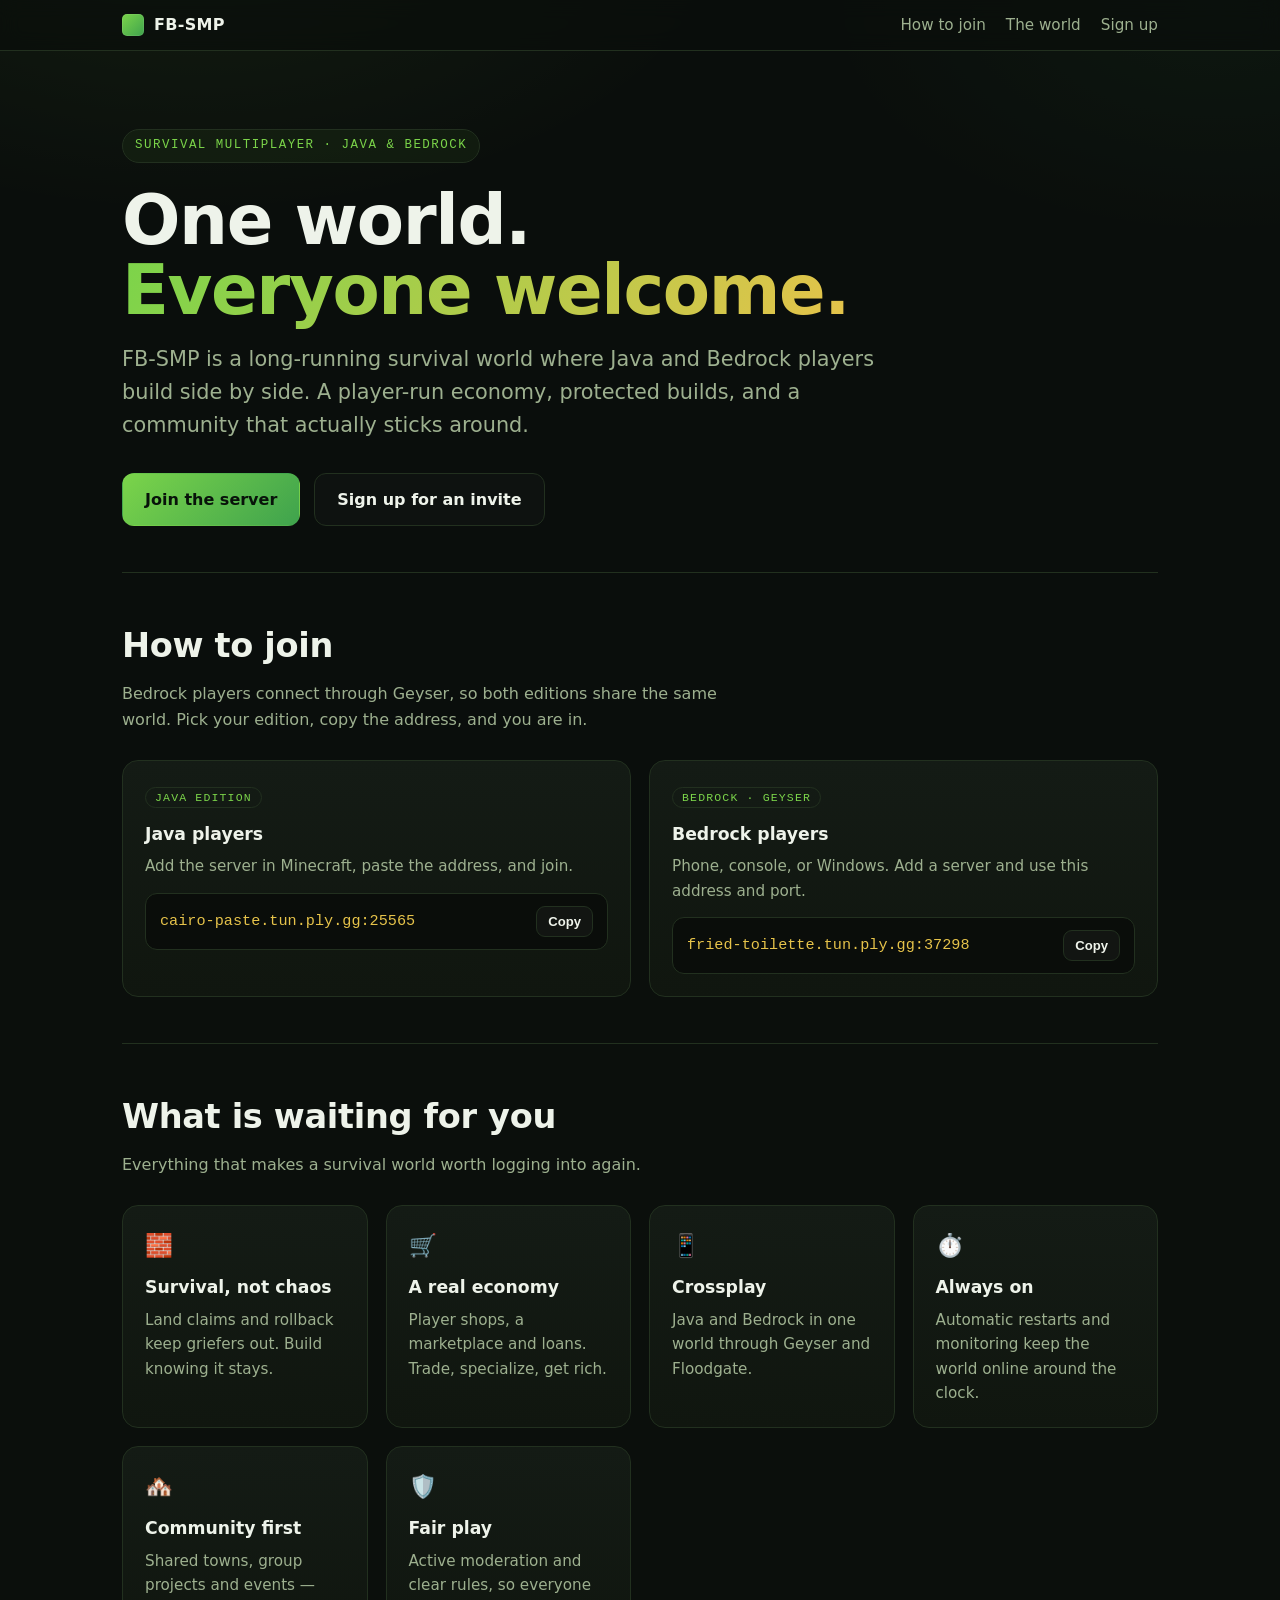
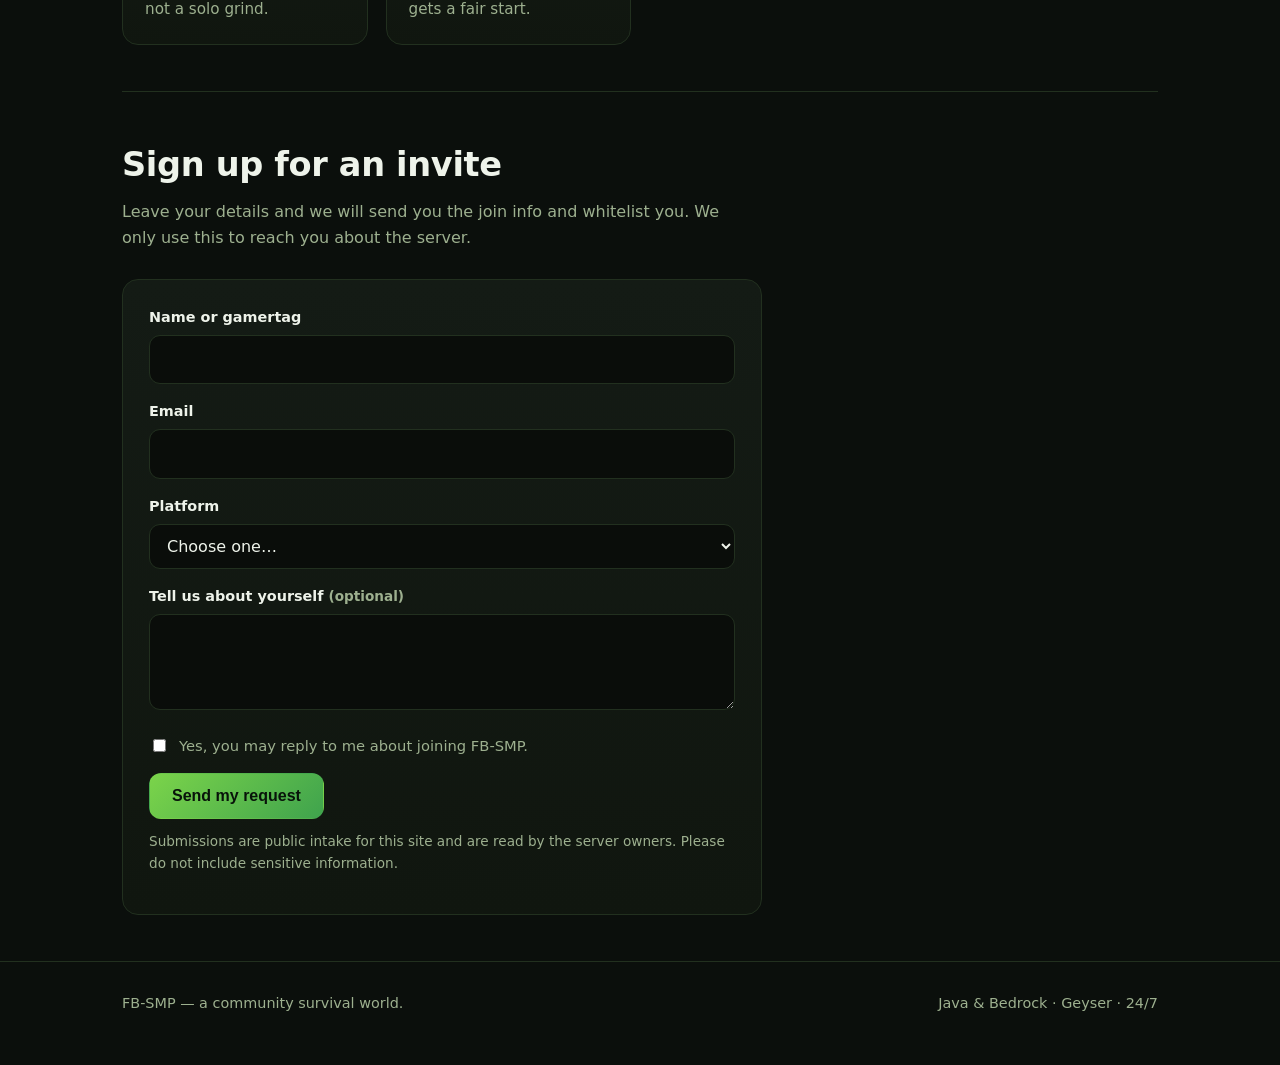
==== site/index.html @ f01e7368 "Add FB-SMP landing page (Birta project fb-smp) Static landing page published at https://fb-smp.birta" ====
<!DOCTYPE html>
<html lang="en">
<head>
<meta charset="utf-8">
<meta name="viewport" content="width=device-width, initial-scale=1">
<title>FB-SMP — a survival multiplayer world, Java &amp; Bedrock</title>
<meta name="description" content="FB-SMP is a survival multiplayer Minecraft world open to Java and Bedrock players. Join the community, trade in the player economy, build something that lasts.">
<style>
  :root{
    --bg:#0b0f0c;
    --bg-2:#10160f;
    --panel:#141b15;
    --line:#22301f;
    --ink:#eef3ea;
    --muted:#9db08f;
    --accent:#7bd44a;
    --accent-2:#3fa34d;
    --gold:#e6c34a;
    --radius:16px;
    --mono:ui-monospace,SFMono-Regular,Menlo,Consolas,"Liberation Mono",monospace;
    --sans:system-ui,-apple-system,"Segoe UI",Roboto,Helvetica,Arial,sans-serif;
  }
  *{box-sizing:border-box}
  html{scroll-behavior:smooth}
  body{
    margin:0;font-family:var(--sans);color:var(--ink);background:var(--bg);
    line-height:1.6;-webkit-font-smoothing:antialiased;
  }
  body::before{
    content:"";position:fixed;inset:0;pointer-events:none;z-index:0;opacity:.5;
    background:
      radial-gradient(900px 500px at 15% -10%, rgba(123,212,74,.16), transparent 60%),
      radial-gradient(700px 420px at 95% 0%, rgba(63,163,77,.12), transparent 55%),
      linear-gradient(180deg,#0b0f0c, #0b0f0c);
  }
  .wrap{position:relative;z-index:1;max-width:1080px;margin:0 auto;padding:0 22px}
  a{color:var(--accent);text-decoration:none}
  a:hover{text-decoration:underline}

  header.nav{position:sticky;top:0;z-index:20;backdrop-filter:blur(10px);
    background:rgba(11,15,12,.72);border-bottom:1px solid var(--line)}
  .nav-inner{display:flex;align-items:center;justify-content:space-between;
    max-width:1080px;margin:0 auto;padding:12px 22px}
  .brand{display:flex;align-items:center;gap:10px;font-weight:800;letter-spacing:.3px}
  .brand .cube{width:22px;height:22px;border-radius:5px;
    background:linear-gradient(135deg,var(--accent),var(--accent-2));
    box-shadow:0 0 0 1px rgba(255,255,255,.08) inset}
  .nav-links{display:flex;gap:20px;font-size:.95rem}
  .nav-links a{color:var(--muted)}
  .nav-links a:hover{color:var(--ink)}

  .hero{padding:78px 0 46px}
  .tag{display:inline-block;font-family:var(--mono);font-size:.78rem;letter-spacing:.12em;
    text-transform:uppercase;color:var(--accent);border:1px solid var(--line);
    background:rgba(123,212,74,.06);padding:6px 12px;border-radius:999px;margin-bottom:22px}
  h1{font-size:clamp(2.5rem,6vw,4.3rem);line-height:1.02;margin:0 0 18px;
    letter-spacing:-.02em;font-weight:900}
  h1 .grad{background:linear-gradient(120deg,var(--accent),var(--gold));
    -webkit-background-clip:text;background-clip:text;color:transparent}
  .lede{font-size:clamp(1.05rem,2.2vw,1.3rem);color:var(--muted);max-width:60ch;margin:0 0 30px}
  .cta{display:flex;flex-wrap:wrap;gap:14px}
  .btn{display:inline-flex;align-items:center;gap:9px;font-weight:700;font-size:1rem;
    padding:13px 22px;border-radius:12px;border:1px solid transparent;cursor:pointer}
  .btn.primary{background:linear-gradient(135deg,var(--accent),var(--accent-2));color:#08130a}
  .btn.primary:hover{filter:brightness(1.06);text-decoration:none}
  .btn.ghost{border-color:var(--line);color:var(--ink);background:rgba(255,255,255,.02)}
  .btn.ghost:hover{border-color:var(--accent);text-decoration:none}

  section{padding:46px 0;border-top:1px solid var(--line)}
  h2{font-size:clamp(1.5rem,3.4vw,2.1rem);margin:0 0 8px;letter-spacing:-.01em}
  .sub{color:var(--muted);margin:0 0 28px;max-width:62ch}

  .grid{display:grid;gap:18px}
  .cards{grid-template-columns:repeat(auto-fit,minmax(240px,1fr))}
  .card{background:linear-gradient(180deg,var(--panel),var(--bg-2));
    border:1px solid var(--line);border-radius:var(--radius);padding:22px}
  .card h3{margin:0 0 6px;font-size:1.08rem}
  .card p{margin:0;color:var(--muted);font-size:.95rem}
  .card .ico{font-size:1.4rem;margin-bottom:10px;display:block}

  .join-grid{grid-template-columns:repeat(auto-fit,minmax(300px,1fr))}
  .addr{display:flex;align-items:center;gap:10px;margin-top:14px;
    background:#0a0d0a;border:1px solid var(--line);border-radius:12px;padding:12px 14px}
  .addr code{font-family:var(--mono);font-size:.95rem;color:var(--gold);
    overflow:auto;white-space:nowrap;flex:1}
  .copy{border:1px solid var(--line);background:rgba(255,255,255,.03);color:var(--ink);
    border-radius:9px;padding:7px 11px;font-size:.82rem;cursor:pointer;font-weight:600}
  .copy:hover{border-color:var(--accent);color:var(--accent)}
  .pill{font-family:var(--mono);font-size:.72rem;text-transform:uppercase;letter-spacing:.1em;
    color:var(--accent);border:1px solid var(--line);border-radius:999px;padding:3px 9px}

  .form-card{background:linear-gradient(180deg,var(--panel),var(--bg-2));
    border:1px solid var(--line);border-radius:var(--radius);padding:26px;max-width:640px}
  .field{margin-bottom:16px}
  label{display:block;font-size:.9rem;font-weight:600;margin-bottom:6px}
  input,select,textarea{width:100%;font:inherit;color:var(--ink);background:#0a0d0a;
    border:1px solid var(--line);border-radius:11px;padding:11px 13px}
  input:focus,select:focus,textarea:focus{outline:none;border-color:var(--accent)}
  textarea{min-height:96px;resize:vertical}
  .check{display:flex;gap:10px;align-items:flex-start}
  .check input{width:auto;margin-top:5px}
  .check label{font-weight:500;color:var(--muted);font-size:.92rem;margin:0}
  .note{font-size:.85rem;color:var(--muted)}
  .status{margin-top:14px;font-size:.95rem;display:none;padding:12px 14px;border-radius:11px}
  .status.ok{display:block;color:#0a130a;background:var(--accent);font-weight:700}
  .status.err{display:block;color:#ffd9d9;background:#3a1414;border:1px solid #7a2b2b}

  footer{border-top:1px solid var(--line);padding:30px 0 50px;color:var(--muted);font-size:.9rem}
  footer .wrap{display:flex;flex-wrap:wrap;gap:10px;justify-content:space-between}
</style>
</head>
<body>

<header class="nav">
  <div class="nav-inner">
    <div class="brand"><span class="cube"></span> FB-SMP</div>
    <nav class="nav-links">
      <a href="#join">How to join</a>
      <a href="#features">The world</a>
      <a href="#signup">Sign up</a>
    </nav>
  </div>
</header>

<main class="wrap">

  <section class="hero" style="border-top:none">
    <span class="tag">Survival multiplayer · Java &amp; Bedrock</span>
    <h1>One world.<br><span class="grad">Everyone welcome.</span></h1>
    <p class="lede">FB-SMP is a long-running survival world where Java and Bedrock players
      build side by side. A player-run economy, protected builds, and a community that
      actually sticks around.</p>
    <div class="cta">
      <a class="btn primary" href="#join">Join the server</a>
      <a class="btn ghost" href="#signup">Sign up for an invite</a>
    </div>
  </section>

  <section id="join">
    <h2>How to join</h2>
    <p class="sub">Bedrock players connect through Geyser, so both editions share the same
      world. Pick your edition, copy the address, and you are in.</p>
    <div class="grid join-grid">
      <div class="card">
        <span class="pill">Java Edition</span>
        <h3 style="margin-top:12px">Java players</h3>
        <p>Add the server in Minecraft, paste the address, and join.</p>
        <div class="addr">
          <code id="java-addr">cairo-paste.tun.ply.gg:25565</code>
          <button class="copy" data-copy="java-addr">Copy</button>
        </div>
      </div>
      <div class="card">
        <span class="pill">Bedrock · Geyser</span>
        <h3 style="margin-top:12px">Bedrock players</h3>
        <p>Phone, console, or Windows. Add a server and use this address and port.</p>
        <div class="addr">
          <code id="bedrock-addr">fried-toilette.tun.ply.gg:37298</code>
          <button class="copy" data-copy="bedrock-addr">Copy</button>
        </div>
      </div>
    </div>
  </section>

  <section id="features">
    <h2>What is waiting for you</h2>
    <p class="sub">Everything that makes a survival world worth logging into again.</p>
    <div class="grid cards">
      <div class="card"><span class="ico">🧱</span><h3>Survival, not chaos</h3>
        <p>Land claims and rollback keep griefers out. Build knowing it stays.</p></div>
      <div class="card"><span class="ico">🛒</span><h3>A real economy</h3>
        <p>Player shops, a marketplace and loans. Trade, specialize, get rich.</p></div>
      <div class="card"><span class="ico">📱</span><h3>Crossplay</h3>
        <p>Java and Bedrock in one world through Geyser and Floodgate.</p></div>
      <div class="card"><span class="ico">⏱️</span><h3>Always on</h3>
        <p>Automatic restarts and monitoring keep the world online around the clock.</p></div>
      <div class="card"><span class="ico">🏘️</span><h3>Community first</h3>
        <p>Shared towns, group projects and events — not a solo grind.</p></div>
      <div class="card"><span class="ico">🛡️</span><h3>Fair play</h3>
        <p>Active moderation and clear rules, so everyone gets a fair start.</p></div>
    </div>
  </section>

  <section id="signup">
    <h2>Sign up for an invite</h2>
    <p class="sub">Leave your details and we will send you the join info and whitelist you.
      We only use this to reach you about the server.</p>

    <div class="form-card">
      <form id="join-form" novalidate>
        <div class="field">
          <label for="f-name">Name or gamertag</label>
          <input id="f-name" name="name" type="text" maxlength="500" required autocomplete="nickname">
        </div>
        <div class="field">
          <label for="f-email">Email</label>
          <input id="f-email" name="email" type="email" maxlength="254" required autocomplete="email">
        </div>
        <div class="field">
          <label for="f-platform">Platform</label>
          <select id="f-platform" name="platform" required>
            <option value="">Choose one…</option>
            <option value="java">Java</option>
            <option value="bedrock">Bedrock</option>
            <option value="both">Both</option>
          </select>
        </div>
        <div class="field">
          <label for="f-message">Tell us about yourself <span class="note">(optional)</span></label>
          <textarea id="f-message" name="message" maxlength="5000"></textarea>
        </div>
        <div class="field check">
          <input id="f-consent" name="consent" type="checkbox" required>
          <label for="f-consent">Yes, you may reply to me about joining FB-SMP.</label>
        </div>
        <button class="btn primary" type="submit" id="submit-btn">Send my request</button>
        <div class="status" id="status" role="status" aria-live="polite"></div>
        <p class="note" style="margin-top:12px">Submissions are public intake for this site
          and are read by the server owners. Please do not include sensitive information.</p>
      </form>
    </div>
  </section>

</main>

<footer>
  <div class="wrap">
    <span>FB-SMP — a community survival world.</span>
    <span>Java &amp; Bedrock · Geyser · 24/7</span>
  </div>
</footer>

<script>
  // Copy-to-clipboard for the join addresses.
  document.querySelectorAll('.copy').forEach(function (btn) {
    btn.addEventListener('click', function () {
      var el = document.getElementById(btn.dataset.copy);
      var text = el.textContent.trim();
      navigator.clipboard.writeText(text).then(function () {
        var old = btn.textContent;
        btn.textContent = 'Copied';
        setTimeout(function () { btn.textContent = old; }, 1400);
      });
    });
  });

  // Lead form: send JSON to the site's own host (relative URL), branch on "code".
  var ERROR_TEXT = {
    missing_field: 'Please fill in every required field.',
    invalid_value: 'One of the values was not valid. Please check and try again.',
    not_an_option: 'Please choose one of the offered platforms.',
    value_too_long: 'One of your answers is too long.',
    consent_not_given: 'Please tick the consent box so we may reply.',
    unknown_field: 'Something went wrong with the form. Please refresh and retry.',
    invalid_body: 'Something went wrong with the form. Please refresh and retry.',
    too_many_submissions: 'Too many attempts. Please wait a few minutes and try again.',
    project_busy: 'The server is busy right now. Please try again a little later.',
    preview_not_accepted: 'This preview cannot take submissions — use the live site.',
    no_such_form: 'The form is not available right now. Please try again later.'
  };

  var form = document.getElementById('join-form');
  var status = document.getElementById('status');
  var submitBtn = document.getElementById('submit-btn');

  function show(cls, msg) {
    status.className = 'status ' + cls;
    status.textContent = msg;
  }

  form.addEventListener('submit', function (e) {
    e.preventDefault();
    var name = document.getElementById('f-name').value.trim();
    var email = document.getElementById('f-email').value.trim();
    var platform = document.getElementById('f-platform').value;
    var message = document.getElementById('f-message').value.trim();
    var consent = document.getElementById('f-consent').checked;

    if (!name || !email || !platform || !consent) {
      show('err', ERROR_TEXT.missing_field);
      return;
    }

    var payload = { name: name, email: email, platform: platform, consent: consent };
    if (message) payload.message = message;

    submitBtn.disabled = true;
    submitBtn.textContent = 'Sending…';
    status.className = 'status';

    fetch('/_forms/join', {
      method: 'POST',
      headers: { 'Content-Type': 'application/json' },
      body: JSON.stringify(payload)
    })
      .then(function (res) {
        return res.json().catch(function () { return {}; }).then(function (data) {
          return { ok: res.ok, status: res.status, data: data };
        });
      })
      .then(function (r) {
        if (r.ok && (r.status === 201 || r.data.status === 'accepted')) {
          form.reset();
          show('ok', 'Thanks — your request is in. We will be in touch about joining.');
        } else {
          var code = r.data && r.data.code;
          show('err', ERROR_TEXT[code] || 'We could not send that. Please try again in a moment.');
        }
      })
      .catch(function () {
        show('err', 'Network problem — please check your connection and try again.');
      })
      .then(function () {
        submitBtn.disabled = false;
        submitBtn.textContent = 'Send my request';
      });
  });
</script>
</body>
</html>
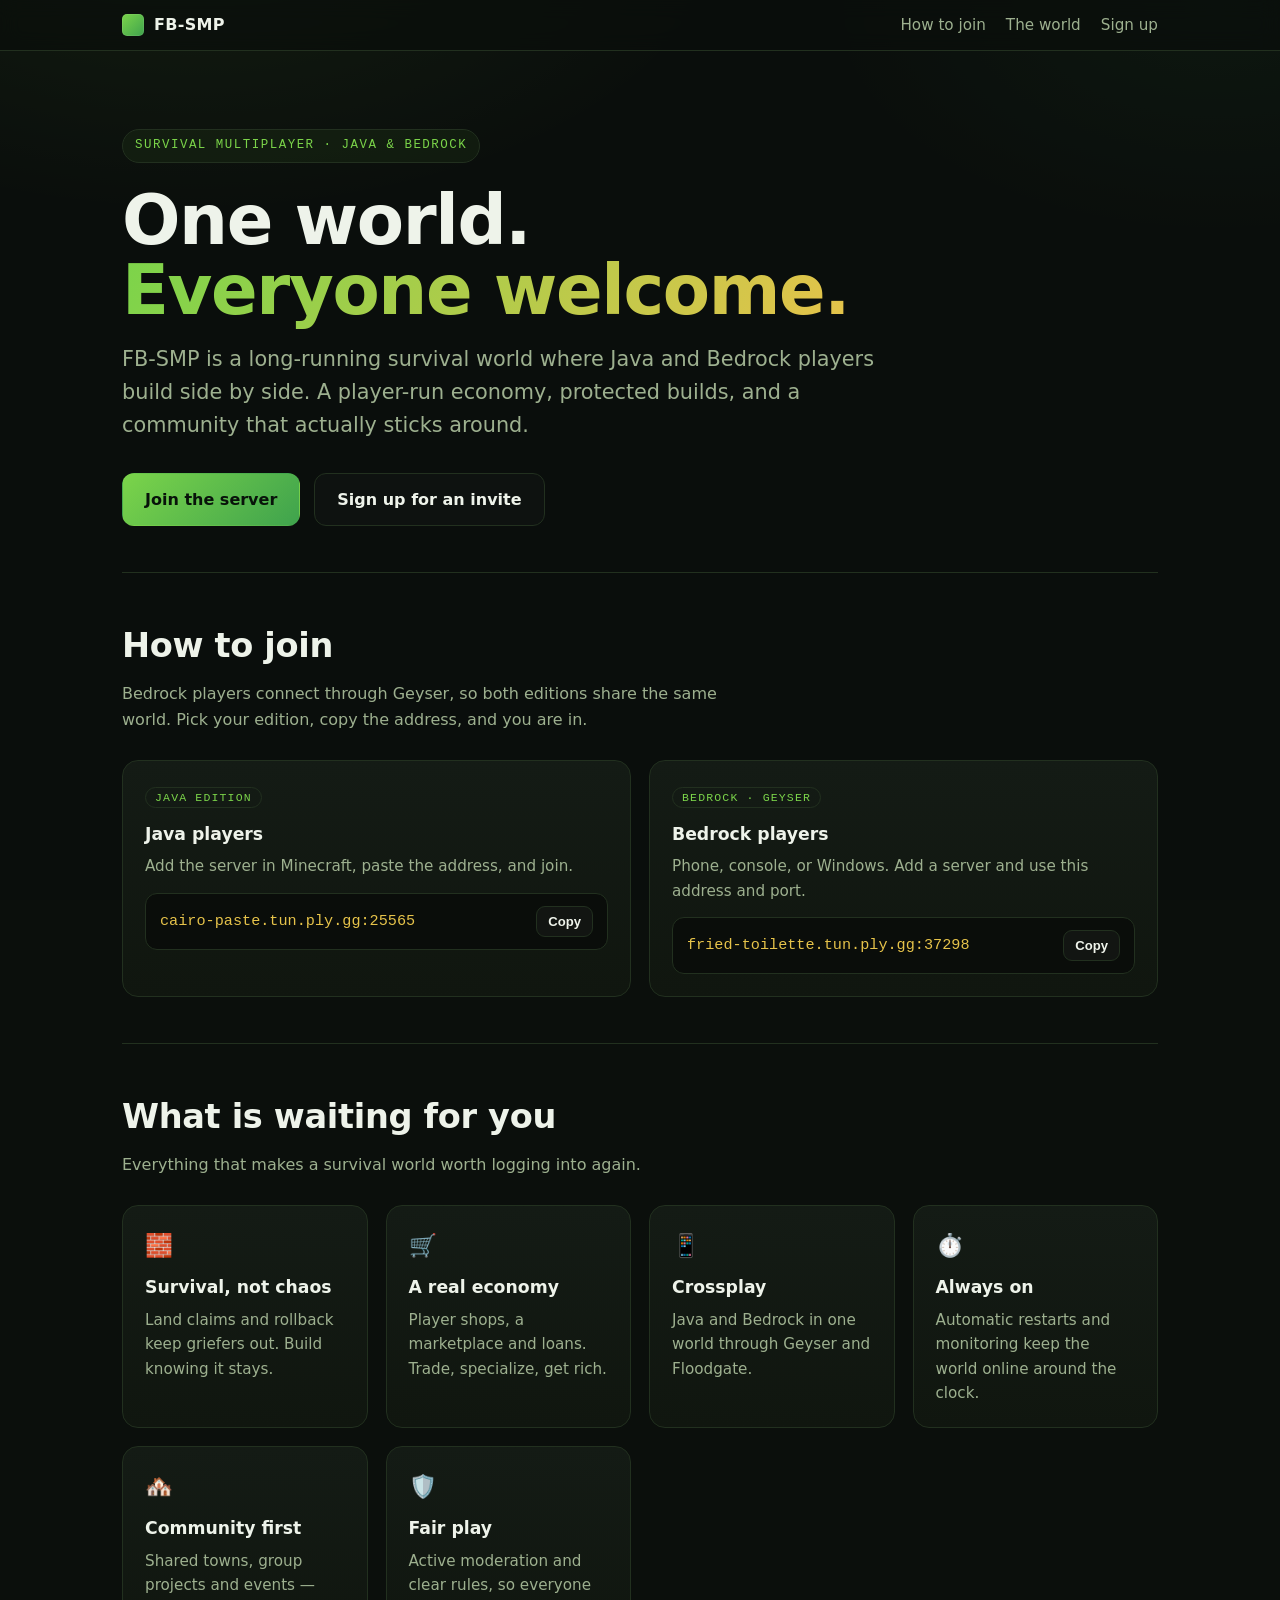
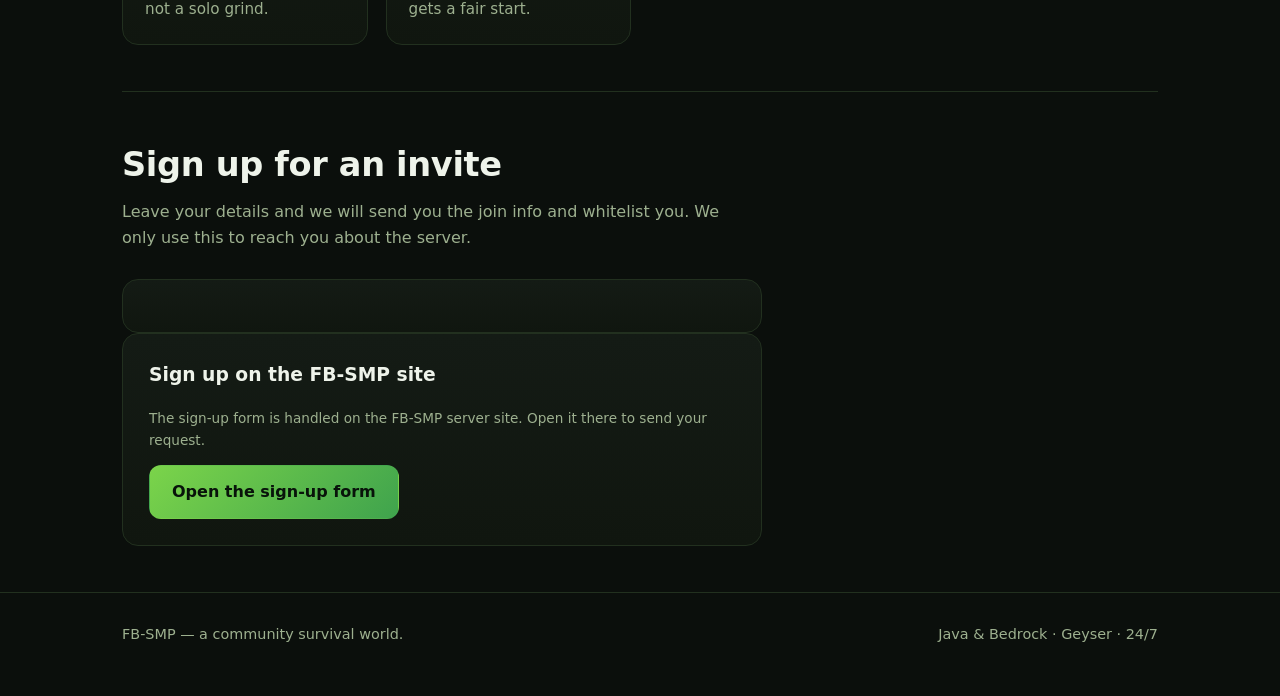
==== commit 90c3b506: "Host the FB-SMP page free on GitHub Pages (fb-smp.net) - deploy only the site/ folder via Actions Pa" ====
--- a/site/index.html
+++ b/site/index.html
@@ -219,6 +219,12 @@
           and are read by the server owners. Please do not include sensitive information.</p>
       </form>
     </div>
+
+    <div class="form-card" id="signup-fallback" hidden>
+      <h3 style="margin-top:0">Sign up on the FB-SMP site</h3>
+      <p class="note">The sign-up form is handled on the FB-SMP server site. Open it there to send your request.</p>
+      <a class="btn primary" href="https://fb-smp.birta.link/#signup">Open the sign-up form</a>
+    </div>
   </section>
 
 </main>
@@ -262,6 +268,15 @@
   var form = document.getElementById('join-form');
   var status = document.getElementById('status');
   var submitBtn = document.getElementById('submit-btn');
+
+  // Birta's form intake has no CORS headers, so submissions only work on the
+  // site's own host. Off that host, show a link to the form instead.
+  var FORM_HOSTS = ['fb-smp.birta.link', 'fb-smp.net', 'www.fb-smp.net'];
+  var onFormHost = FORM_HOSTS.indexOf(location.hostname) !== -1;
+  if (!onFormHost) {
+    document.getElementById('join-form').hidden = true;
+    document.getElementById('signup-fallback').hidden = false;
+  }
 
   function show(cls, msg) {
     status.className = 'status ' + cls;
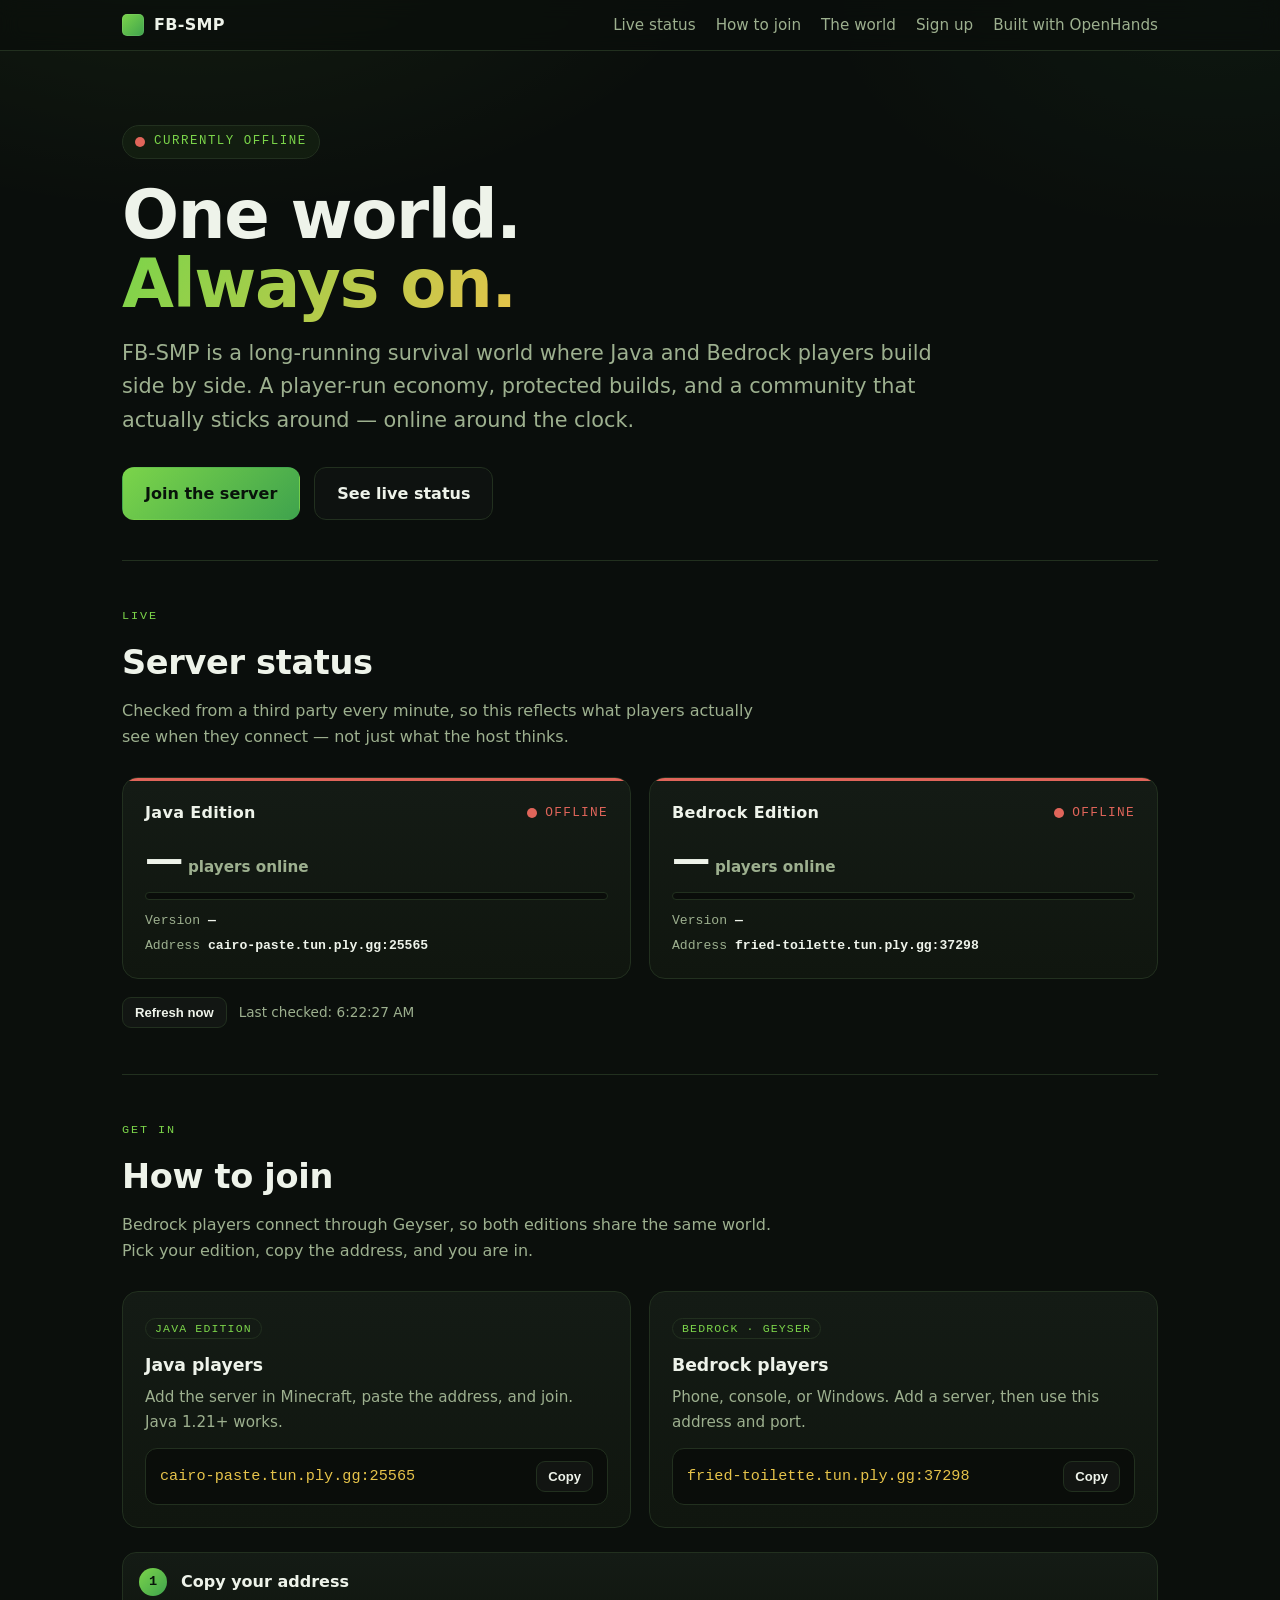
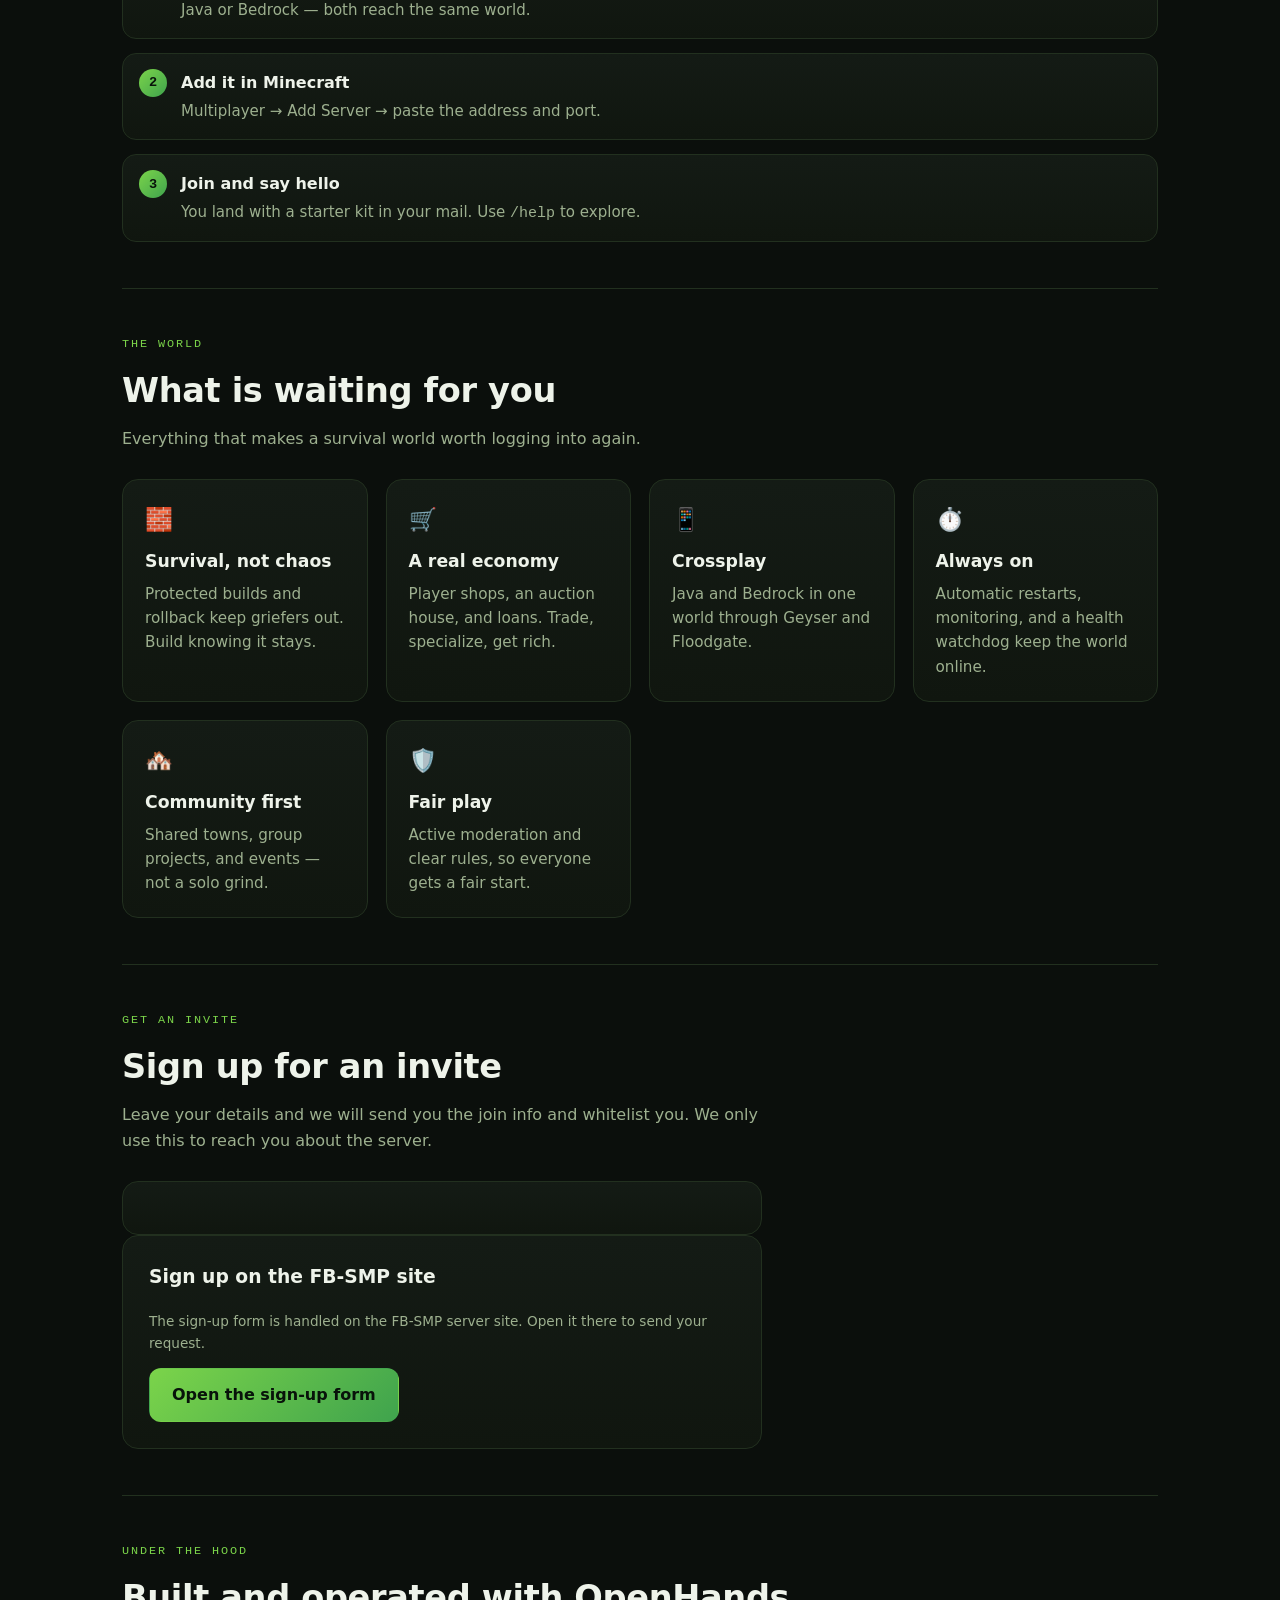
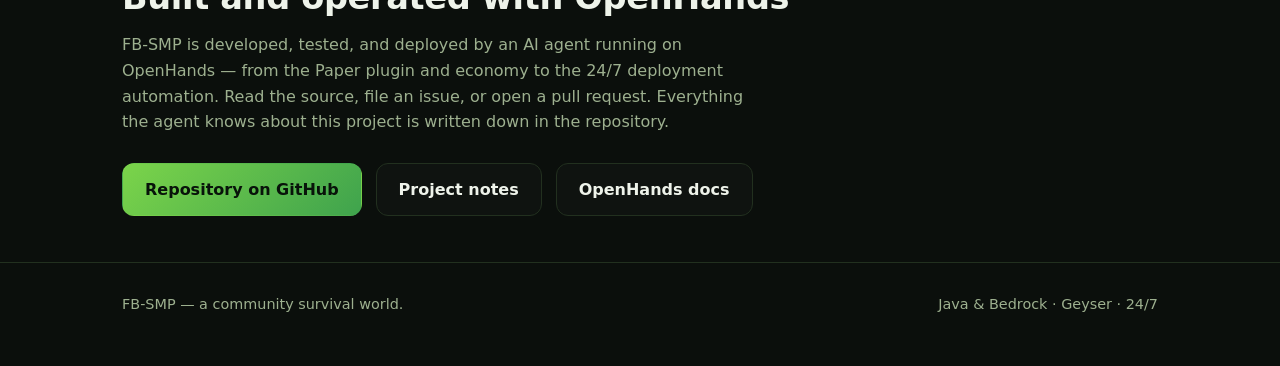
==== commit 59ba9db5: "Add live-status public site and an always-on runbook Make the public page show real details for view" ====
--- a/site/index.html
+++ b/site/index.html
@@ -3,8 +3,13 @@
 <head>
 <meta charset="utf-8">
 <meta name="viewport" content="width=device-width, initial-scale=1">
-<title>FB-SMP — a survival multiplayer world, Java &amp; Bedrock</title>
-<meta name="description" content="FB-SMP is a survival multiplayer Minecraft world open to Java and Bedrock players. Join the community, trade in the player economy, build something that lasts.">
+<title>FB-SMP — survival multiplayer, Java &amp; Bedrock, always on</title>
+<meta name="description" content="FB-SMP is a 24/7 survival multiplayer Minecraft world for Java and Bedrock players. Live status, join addresses, and how to get in.">
+<meta name="theme-color" content="#0b0f0c">
+<meta property="og:title" content="FB-SMP — a survival world that stays online">
+<meta property="og:description" content="Live status, join addresses, and how to get into the FB-SMP survival server.">
+<meta property="og:type" content="website">
+<link rel="icon" href="data:image/svg+xml,<svg xmlns='http://www.w3.org/2000/svg' viewBox='0 0 32 32'><rect width='32' height='32' rx='7' fill='%237bd44a'/></svg>">
 <style>
   :root{
     --bg:#0b0f0c;
@@ -16,6 +21,7 @@
     --accent:#7bd44a;
     --accent-2:#3fa34d;
     --gold:#e6c34a;
+    --danger:#e0655a;
     --radius:16px;
     --mono:ui-monospace,SFMono-Regular,Menlo,Consolas,"Liberation Mono",monospace;
     --sans:system-ui,-apple-system,"Segoe UI",Roboto,Helvetica,Arial,sans-serif;
@@ -31,7 +37,7 @@
     background:
       radial-gradient(900px 500px at 15% -10%, rgba(123,212,74,.16), transparent 60%),
       radial-gradient(700px 420px at 95% 0%, rgba(63,163,77,.12), transparent 55%),
-      linear-gradient(180deg,#0b0f0c, #0b0f0c);
+      linear-gradient(180deg,#0b0f0c,#0b0f0c);
   }
   .wrap{position:relative;z-index:1;max-width:1080px;margin:0 auto;padding:0 22px}
   a{color:var(--accent);text-decoration:none}
@@ -40,24 +46,25 @@
   header.nav{position:sticky;top:0;z-index:20;backdrop-filter:blur(10px);
     background:rgba(11,15,12,.72);border-bottom:1px solid var(--line)}
   .nav-inner{display:flex;align-items:center;justify-content:space-between;
-    max-width:1080px;margin:0 auto;padding:12px 22px}
+    max-width:1080px;margin:0 auto;padding:12px 22px;gap:16px}
   .brand{display:flex;align-items:center;gap:10px;font-weight:800;letter-spacing:.3px}
   .brand .cube{width:22px;height:22px;border-radius:5px;
     background:linear-gradient(135deg,var(--accent),var(--accent-2));
     box-shadow:0 0 0 1px rgba(255,255,255,.08) inset}
-  .nav-links{display:flex;gap:20px;font-size:.95rem}
+  .nav-links{display:flex;gap:20px;font-size:.95rem;flex-wrap:wrap}
   .nav-links a{color:var(--muted)}
   .nav-links a:hover{color:var(--ink)}
-
-  .hero{padding:78px 0 46px}
-  .tag{display:inline-block;font-family:var(--mono);font-size:.78rem;letter-spacing:.12em;
-    text-transform:uppercase;color:var(--accent);border:1px solid var(--line);
+  @media(max-width:640px){.nav-links{display:none}}
+
+  .hero{padding:74px 0 40px}
+  .tag{display:inline-flex;align-items:center;gap:9px;font-family:var(--mono);font-size:.78rem;
+    letter-spacing:.12em;text-transform:uppercase;color:var(--accent);border:1px solid var(--line);
     background:rgba(123,212,74,.06);padding:6px 12px;border-radius:999px;margin-bottom:22px}
-  h1{font-size:clamp(2.5rem,6vw,4.3rem);line-height:1.02;margin:0 0 18px;
+  h1{font-size:clamp(2.4rem,6vw,4.2rem);line-height:1.03;margin:0 0 18px;
     letter-spacing:-.02em;font-weight:900}
   h1 .grad{background:linear-gradient(120deg,var(--accent),var(--gold));
     -webkit-background-clip:text;background-clip:text;color:transparent}
-  .lede{font-size:clamp(1.05rem,2.2vw,1.3rem);color:var(--muted);max-width:60ch;margin:0 0 30px}
+  .lede{font-size:clamp(1.05rem,2.2vw,1.3rem);color:var(--muted);max-width:62ch;margin:0 0 30px}
   .cta{display:flex;flex-wrap:wrap;gap:14px}
   .btn{display:inline-flex;align-items:center;gap:9px;font-weight:700;font-size:1rem;
     padding:13px 22px;border-radius:12px;border:1px solid transparent;cursor:pointer}
@@ -68,7 +75,9 @@
 
   section{padding:46px 0;border-top:1px solid var(--line)}
   h2{font-size:clamp(1.5rem,3.4vw,2.1rem);margin:0 0 8px;letter-spacing:-.01em}
-  .sub{color:var(--muted);margin:0 0 28px;max-width:62ch}
+  .sub{color:var(--muted);margin:0 0 28px;max-width:64ch}
+  .kicker{font-family:var(--mono);font-size:.74rem;letter-spacing:.16em;text-transform:uppercase;
+    color:var(--accent);margin:0 0 10px}
 
   .grid{display:grid;gap:18px}
   .cards{grid-template-columns:repeat(auto-fit,minmax(240px,1fr))}
@@ -78,16 +87,56 @@
   .card p{margin:0;color:var(--muted);font-size:.95rem}
   .card .ico{font-size:1.4rem;margin-bottom:10px;display:block}
 
+  .status-grid{grid-template-columns:repeat(auto-fit,minmax(300px,1fr))}
+  .stat{background:linear-gradient(180deg,var(--panel),var(--bg-2));
+    border:1px solid var(--line);border-radius:var(--radius);padding:22px;position:relative;overflow:hidden}
+  .stat::after{content:"";position:absolute;inset:0 0 auto 0;height:3px;
+    background:var(--line);transition:background .3s}
+  .stat.online::after{background:linear-gradient(90deg,var(--accent),var(--accent-2))}
+  .stat.offline::after{background:var(--danger)}
+  .stat-head{display:flex;align-items:center;justify-content:space-between;gap:10px}
+  .stat-head h3{margin:0;font-size:1rem;letter-spacing:.02em}
+  .dot{width:10px;height:10px;border-radius:50%;background:var(--muted);display:inline-block;flex:none}
+  .dot.online{background:var(--accent);box-shadow:0 0 0 4px rgba(123,212,74,.18);animation:pulse 2s infinite}
+  .dot.offline{background:var(--danger)}
+  @keyframes pulse{0%{box-shadow:0 0 0 0 rgba(123,212,74,.35)}70%{box-shadow:0 0 0 9px rgba(123,212,74,0)}100%{box-shadow:0 0 0 0 rgba(123,212,74,0)}}
+  .state{display:inline-flex;align-items:center;gap:8px;font-family:var(--mono);font-size:.8rem;
+    text-transform:uppercase;letter-spacing:.1em;color:var(--muted)}
+  .state.online{color:var(--accent)}
+  .state.offline{color:var(--danger)}
+  .big{font-size:2.4rem;font-weight:900;letter-spacing:-.02em;margin:14px 0 2px;line-height:1}
+  .big small{font-size:.95rem;font-weight:600;color:var(--muted);letter-spacing:0}
+  .meta{font-family:var(--mono);font-size:.82rem;color:var(--muted);margin-top:10px;display:grid;gap:4px}
+  .meta b{color:var(--ink);font-weight:600}
+  .bar{height:8px;border-radius:999px;background:#0a0d0a;border:1px solid var(--line);
+    overflow:hidden;margin-top:14px}
+  .bar > i{display:block;height:100%;background:linear-gradient(90deg,var(--accent),var(--accent-2));
+    width:0;transition:width .5s}
+  .status-foot{display:flex;align-items:center;gap:12px;flex-wrap:wrap;margin-top:18px;
+    font-size:.85rem;color:var(--muted)}
+  .refresh{border:1px solid var(--line);background:rgba(255,255,255,.03);color:var(--ink);
+    border-radius:9px;padding:7px 12px;font-size:.82rem;cursor:pointer;font-weight:600}
+  .refresh:hover{border-color:var(--accent);color:var(--accent)}
+
   .join-grid{grid-template-columns:repeat(auto-fit,minmax(300px,1fr))}
   .addr{display:flex;align-items:center;gap:10px;margin-top:14px;
     background:#0a0d0a;border:1px solid var(--line);border-radius:12px;padding:12px 14px}
   .addr code{font-family:var(--mono);font-size:.95rem;color:var(--gold);
     overflow:auto;white-space:nowrap;flex:1}
   .copy{border:1px solid var(--line);background:rgba(255,255,255,.03);color:var(--ink);
-    border-radius:9px;padding:7px 11px;font-size:.82rem;cursor:pointer;font-weight:600}
+    border-radius:9px;padding:7px 11px;font-size:.82rem;cursor:pointer;font-weight:600;flex:none}
   .copy:hover{border-color:var(--accent);color:var(--accent)}
   .pill{font-family:var(--mono);font-size:.72rem;text-transform:uppercase;letter-spacing:.1em;
     color:var(--accent);border:1px solid var(--line);border-radius:999px;padding:3px 9px}
+
+  ol.steps{counter-reset:s;list-style:none;padding:0;margin:0;display:grid;gap:14px}
+  ol.steps li{counter-increment:s;position:relative;padding:16px 18px 16px 58px;
+    background:linear-gradient(180deg,var(--panel),var(--bg-2));border:1px solid var(--line);border-radius:14px}
+  ol.steps li::before{content:counter(s);position:absolute;left:16px;top:15px;width:28px;height:28px;
+    border-radius:50%;display:grid;place-items:center;font-family:var(--mono);font-weight:700;font-size:.85rem;
+    color:#08130a;background:linear-gradient(135deg,var(--accent),var(--accent-2))}
+  ol.steps li b{display:block;margin-bottom:2px}
+  ol.steps li span{color:var(--muted);font-size:.94rem}
 
   .form-card{background:linear-gradient(180deg,var(--panel),var(--bg-2));
     border:1px solid var(--line);border-radius:var(--radius);padding:26px;max-width:640px}
@@ -101,9 +150,9 @@
   .check input{width:auto;margin-top:5px}
   .check label{font-weight:500;color:var(--muted);font-size:.92rem;margin:0}
   .note{font-size:.85rem;color:var(--muted)}
-  .status{margin-top:14px;font-size:.95rem;display:none;padding:12px 14px;border-radius:11px}
-  .status.ok{display:block;color:#0a130a;background:var(--accent);font-weight:700}
-  .status.err{display:block;color:#ffd9d9;background:#3a1414;border:1px solid #7a2b2b}
+  .status-msg{margin-top:14px;font-size:.95rem;display:none;padding:12px 14px;border-radius:11px}
+  .status-msg.ok{display:block;color:#0a130a;background:var(--accent);font-weight:700}
+  .status-msg.err{display:block;color:#ffd9d9;background:#3a1414;border:1px solid #7a2b2b}
 
   footer{border-top:1px solid var(--line);padding:30px 0 50px;color:var(--muted);font-size:.9rem}
   footer .wrap{display:flex;flex-wrap:wrap;gap:10px;justify-content:space-between}
@@ -115,9 +164,11 @@
   <div class="nav-inner">
     <div class="brand"><span class="cube"></span> FB-SMP</div>
     <nav class="nav-links">
+      <a href="#status">Live status</a>
       <a href="#join">How to join</a>
-      <a href="#features">The world</a>
+      <a href="#world">The world</a>
       <a href="#signup">Sign up</a>
+      <a href="#openhands">Built with OpenHands</a>
     </nav>
   </div>
 </header>
@@ -125,18 +176,59 @@
 <main class="wrap">
 
   <section class="hero" style="border-top:none">
-    <span class="tag">Survival multiplayer · Java &amp; Bedrock</span>
-    <h1>One world.<br><span class="grad">Everyone welcome.</span></h1>
+    <span class="tag"><span class="dot" id="hero-dot"></span> <span id="hero-state">Checking status…</span></span>
+    <h1>One world.<br><span class="grad">Always on.</span></h1>
     <p class="lede">FB-SMP is a long-running survival world where Java and Bedrock players
       build side by side. A player-run economy, protected builds, and a community that
-      actually sticks around.</p>
+      actually sticks around — online around the clock.</p>
     <div class="cta">
       <a class="btn primary" href="#join">Join the server</a>
-      <a class="btn ghost" href="#signup">Sign up for an invite</a>
+      <a class="btn ghost" href="#status">See live status</a>
     </div>
   </section>
 
+  <section id="status">
+    <p class="kicker">Live</p>
+    <h2>Server status</h2>
+    <p class="sub">Checked from a third party every minute, so this reflects what players
+      actually see when they connect — not just what the host thinks.</p>
+
+    <div class="grid status-grid">
+      <div class="stat" id="java-stat">
+        <div class="stat-head">
+          <h3>Java Edition</h3>
+          <span class="state" id="java-state"><span class="dot" id="java-dot"></span> Checking…</span>
+        </div>
+        <div class="big" id="java-players">—<small> players online</small></div>
+        <div class="bar"><i id="java-bar"></i></div>
+        <div class="meta">
+          <span>Version <b id="java-version">—</b></span>
+          <span>Address <b>cairo-paste.tun.ply.gg:25565</b></span>
+        </div>
+      </div>
+
+      <div class="stat" id="bedrock-stat">
+        <div class="stat-head">
+          <h3>Bedrock Edition</h3>
+          <span class="state" id="bedrock-state"><span class="dot" id="bedrock-dot"></span> Checking…</span>
+        </div>
+        <div class="big" id="bedrock-players">—<small> players online</small></div>
+        <div class="bar"><i id="bedrock-bar"></i></div>
+        <div class="meta">
+          <span>Version <b id="bedrock-version">—</b></span>
+          <span>Address <b>fried-toilette.tun.ply.gg:37298</b></span>
+        </div>
+      </div>
+    </div>
+
+    <div class="status-foot">
+      <button class="refresh" id="refresh-btn" type="button">Refresh now</button>
+      <span id="checked-at">Last checked: —</span>
+    </div>
+  </section>
+
   <section id="join">
+    <p class="kicker">Get in</p>
     <h2>How to join</h2>
     <p class="sub">Bedrock players connect through Geyser, so both editions share the same
       world. Pick your edition, copy the address, and you are in.</p>
@@ -144,7 +236,7 @@
       <div class="card">
         <span class="pill">Java Edition</span>
         <h3 style="margin-top:12px">Java players</h3>
-        <p>Add the server in Minecraft, paste the address, and join.</p>
+        <p>Add the server in Minecraft, paste the address, and join. Java 1.21+ works.</p>
         <div class="addr">
           <code id="java-addr">cairo-paste.tun.ply.gg:25565</code>
           <button class="copy" data-copy="java-addr">Copy</button>
@@ -153,35 +245,43 @@
       <div class="card">
         <span class="pill">Bedrock · Geyser</span>
         <h3 style="margin-top:12px">Bedrock players</h3>
-        <p>Phone, console, or Windows. Add a server and use this address and port.</p>
+        <p>Phone, console, or Windows. Add a server, then use this address and port.</p>
         <div class="addr">
           <code id="bedrock-addr">fried-toilette.tun.ply.gg:37298</code>
           <button class="copy" data-copy="bedrock-addr">Copy</button>
         </div>
       </div>
     </div>
+
+    <ol class="steps" style="margin-top:24px">
+      <li><b>Copy your address</b><span>Java or Bedrock — both reach the same world.</span></li>
+      <li><b>Add it in Minecraft</b><span>Multiplayer → Add Server → paste the address and port.</span></li>
+      <li><b>Join and say hello</b><span>You land with a starter kit in your mail. Use <code>/help</code> to explore.</span></li>
+    </ol>
   </section>
 
-  <section id="features">
+  <section id="world">
+    <p class="kicker">The world</p>
     <h2>What is waiting for you</h2>
     <p class="sub">Everything that makes a survival world worth logging into again.</p>
     <div class="grid cards">
       <div class="card"><span class="ico">🧱</span><h3>Survival, not chaos</h3>
-        <p>Land claims and rollback keep griefers out. Build knowing it stays.</p></div>
+        <p>Protected builds and rollback keep griefers out. Build knowing it stays.</p></div>
       <div class="card"><span class="ico">🛒</span><h3>A real economy</h3>
-        <p>Player shops, a marketplace and loans. Trade, specialize, get rich.</p></div>
+        <p>Player shops, an auction house, and loans. Trade, specialize, get rich.</p></div>
       <div class="card"><span class="ico">📱</span><h3>Crossplay</h3>
         <p>Java and Bedrock in one world through Geyser and Floodgate.</p></div>
       <div class="card"><span class="ico">⏱️</span><h3>Always on</h3>
-        <p>Automatic restarts and monitoring keep the world online around the clock.</p></div>
+        <p>Automatic restarts, monitoring, and a health watchdog keep the world online.</p></div>
       <div class="card"><span class="ico">🏘️</span><h3>Community first</h3>
-        <p>Shared towns, group projects and events — not a solo grind.</p></div>
+        <p>Shared towns, group projects, and events — not a solo grind.</p></div>
       <div class="card"><span class="ico">🛡️</span><h3>Fair play</h3>
         <p>Active moderation and clear rules, so everyone gets a fair start.</p></div>
     </div>
   </section>
 
   <section id="signup">
+    <p class="kicker">Get an invite</p>
     <h2>Sign up for an invite</h2>
     <p class="sub">Leave your details and we will send you the join info and whitelist you.
       We only use this to reach you about the server.</p>
@@ -214,7 +314,7 @@
           <label for="f-consent">Yes, you may reply to me about joining FB-SMP.</label>
         </div>
         <button class="btn primary" type="submit" id="submit-btn">Send my request</button>
-        <div class="status" id="status" role="status" aria-live="polite"></div>
+        <div class="status-msg" id="form-status" role="status" aria-live="polite"></div>
         <p class="note" style="margin-top:12px">Submissions are public intake for this site
           and are read by the server owners. Please do not include sensitive information.</p>
       </form>
@@ -224,6 +324,20 @@
       <h3 style="margin-top:0">Sign up on the FB-SMP site</h3>
       <p class="note">The sign-up form is handled on the FB-SMP server site. Open it there to send your request.</p>
       <a class="btn primary" href="https://fb-smp.birta.link/#signup">Open the sign-up form</a>
+    </div>
+  </section>
+
+  <section id="openhands">
+    <p class="kicker">Under the hood</p>
+    <h2>Built and operated with OpenHands</h2>
+    <p class="sub">FB-SMP is developed, tested, and deployed by an AI agent running on
+      OpenHands — from the Paper plugin and economy to the 24/7 deployment automation.
+      Read the source, file an issue, or open a pull request. Everything the agent knows
+      about this project is written down in the repository.</p>
+    <div class="cta">
+      <a class="btn primary" href="https://github.com/firebreadga359-bot/FB-SMP.net" rel="noopener">Repository on GitHub</a>
+      <a class="btn ghost" href="https://github.com/firebreadga359-bot/FB-SMP.net/blob/main/AGENTS.md" rel="noopener">Project notes</a>
+      <a class="btn ghost" href="https://docs.openhands.dev/" rel="noopener">OpenHands docs</a>
     </div>
   </section>
 
@@ -237,12 +351,74 @@
 </footer>
 
 <script>
-  // Copy-to-clipboard for the join addresses.
+  /* Live server status (third-party, CORS-enabled). */
+  var JAVA = { edition: 'java', host: 'cairo-paste.tun.ply.gg', port: 25565 };
+  var BEDROCK = { edition: 'bedrock', host: 'fried-toilette.tun.ply.gg', port: 37298 };
+  var REFRESH_MS = 60000;
+
+  function setStatus(prefix, data) {
+    var stat = document.getElementById(prefix + '-stat');
+    var state = document.getElementById(prefix + '-state');
+    var players = document.getElementById(prefix + '-players');
+    var version = document.getElementById(prefix + '-version');
+    var bar = document.getElementById(prefix + '-bar');
+
+    var online = data && data.online === true;
+    stat.className = 'stat ' + (online ? 'online' : 'offline');
+    state.className = 'state ' + (online ? 'online' : 'offline');
+    state.innerHTML = '<span class="dot ' + (online ? 'online' : 'offline') + '"></span> ' +
+      (online ? 'Online' : 'Offline');
+
+    if (online && data.players) {
+      var n = data.players.online || 0;
+      var max = data.players.max || 0;
+      players.innerHTML = n + '<small> of ' + max + ' players online</small>';
+      bar.style.width = max > 0 ? Math.min(100, Math.round((n / max) * 100)) + '%' : '0%';
+    } else {
+      players.innerHTML = '—<small> players online</small>';
+      bar.style.width = '0%';
+    }
+
+    version.textContent = (online && data.version && data.version.name) ? data.version.name : '—';
+  }
+
+  function setHero(anyOnline) {
+    document.getElementById('hero-dot').className = 'dot ' + (anyOnline ? 'online' : 'offline');
+    document.getElementById('hero-state').textContent = anyOnline ? 'Online now' : 'Currently offline';
+  }
+
+  function fetchStatus(server) {
+    var url = 'https://api.mcstatus.io/v2/status/' + server.edition + '/' +
+      server.host + ':' + server.port;
+    return fetch(url, { headers: { 'Accept': 'application/json' } })
+      .then(function (r) { return r.json(); })
+      .catch(function () { return { online: false }; });
+  }
+
+  function refresh() {
+    var btn = document.getElementById('refresh-btn');
+    btn.disabled = true;
+    btn.textContent = 'Checking…';
+    Promise.all([fetchStatus(JAVA), fetchStatus(BEDROCK)]).then(function (results) {
+      setStatus('java', results[0]);
+      setStatus('bedrock', results[1]);
+      setHero(results[0].online === true || results[1].online === true);
+      document.getElementById('checked-at').textContent =
+        'Last checked: ' + new Date().toLocaleTimeString();
+      btn.disabled = false;
+      btn.textContent = 'Refresh now';
+    });
+  }
+
+  document.getElementById('refresh-btn').addEventListener('click', refresh);
+  refresh();
+  setInterval(refresh, REFRESH_MS);
+
+  /* Copy-to-clipboard for the join addresses. */
   document.querySelectorAll('.copy').forEach(function (btn) {
     btn.addEventListener('click', function () {
       var el = document.getElementById(btn.dataset.copy);
-      var text = el.textContent.trim();
-      navigator.clipboard.writeText(text).then(function () {
+      navigator.clipboard.writeText(el.textContent.trim()).then(function () {
         var old = btn.textContent;
         btn.textContent = 'Copied';
         setTimeout(function () { btn.textContent = old; }, 1400);
@@ -250,7 +426,7 @@
     });
   });
 
-  // Lead form: send JSON to the site's own host (relative URL), branch on "code".
+  /* Lead form: send JSON to the site's own host, branch on "code". */
   var ERROR_TEXT = {
     missing_field: 'Please fill in every required field.',
     invalid_value: 'One of the values was not valid. Please check and try again.',
@@ -266,21 +442,18 @@
   };
 
   var form = document.getElementById('join-form');
-  var status = document.getElementById('status');
+  var formStatus = document.getElementById('form-status');
   var submitBtn = document.getElementById('submit-btn');
 
-  // Birta's form intake has no CORS headers, so submissions only work on the
-  // site's own host. Off that host, show a link to the form instead.
   var FORM_HOSTS = ['fb-smp.birta.link', 'fb-smp.net', 'www.fb-smp.net'];
-  var onFormHost = FORM_HOSTS.indexOf(location.hostname) !== -1;
-  if (!onFormHost) {
-    document.getElementById('join-form').hidden = true;
+  if (FORM_HOSTS.indexOf(location.hostname) === -1) {
+    form.hidden = true;
     document.getElementById('signup-fallback').hidden = false;
   }
 
-  function show(cls, msg) {
-    status.className = 'status ' + cls;
-    status.textContent = msg;
+  function showForm(cls, msg) {
+    formStatus.className = 'status-msg ' + cls;
+    formStatus.textContent = msg;
   }
 
   form.addEventListener('submit', function (e) {
@@ -292,7 +465,7 @@
     var consent = document.getElementById('f-consent').checked;
 
     if (!name || !email || !platform || !consent) {
-      show('err', ERROR_TEXT.missing_field);
+      showForm('err', ERROR_TEXT.missing_field);
       return;
     }
 
@@ -301,7 +474,7 @@
 
     submitBtn.disabled = true;
     submitBtn.textContent = 'Sending…';
-    status.className = 'status';
+    formStatus.className = 'status-msg';
 
     fetch('/_forms/join', {
       method: 'POST',
@@ -316,14 +489,14 @@
       .then(function (r) {
         if (r.ok && (r.status === 201 || r.data.status === 'accepted')) {
           form.reset();
-          show('ok', 'Thanks — your request is in. We will be in touch about joining.');
+          showForm('ok', 'Thanks — your request is in. We will be in touch about joining.');
         } else {
           var code = r.data && r.data.code;
-          show('err', ERROR_TEXT[code] || 'We could not send that. Please try again in a moment.');
+          showForm('err', ERROR_TEXT[code] || 'We could not send that. Please try again in a moment.');
         }
       })
       .catch(function () {
-        show('err', 'Network problem — please check your connection and try again.');
+        showForm('err', 'Network problem — please check your connection and try again.');
       })
       .then(function () {
         submitBtn.disabled = false;
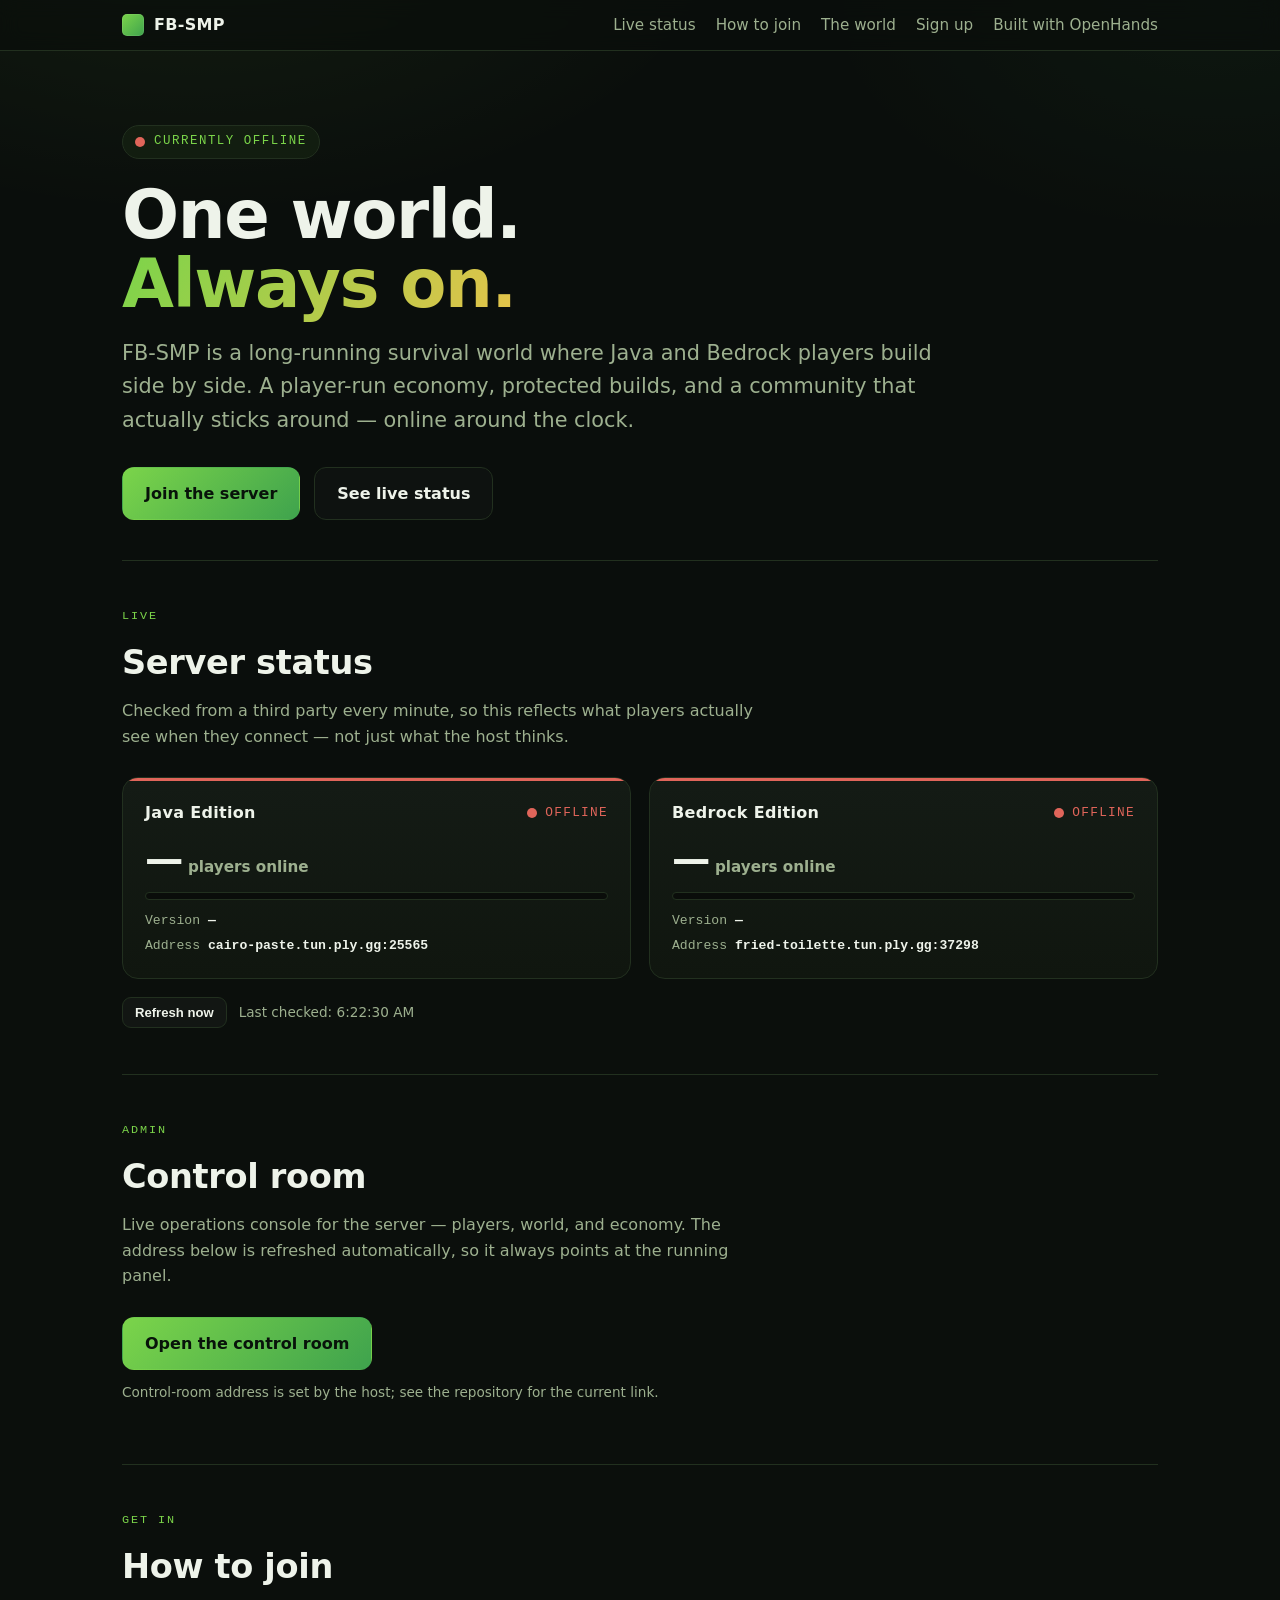
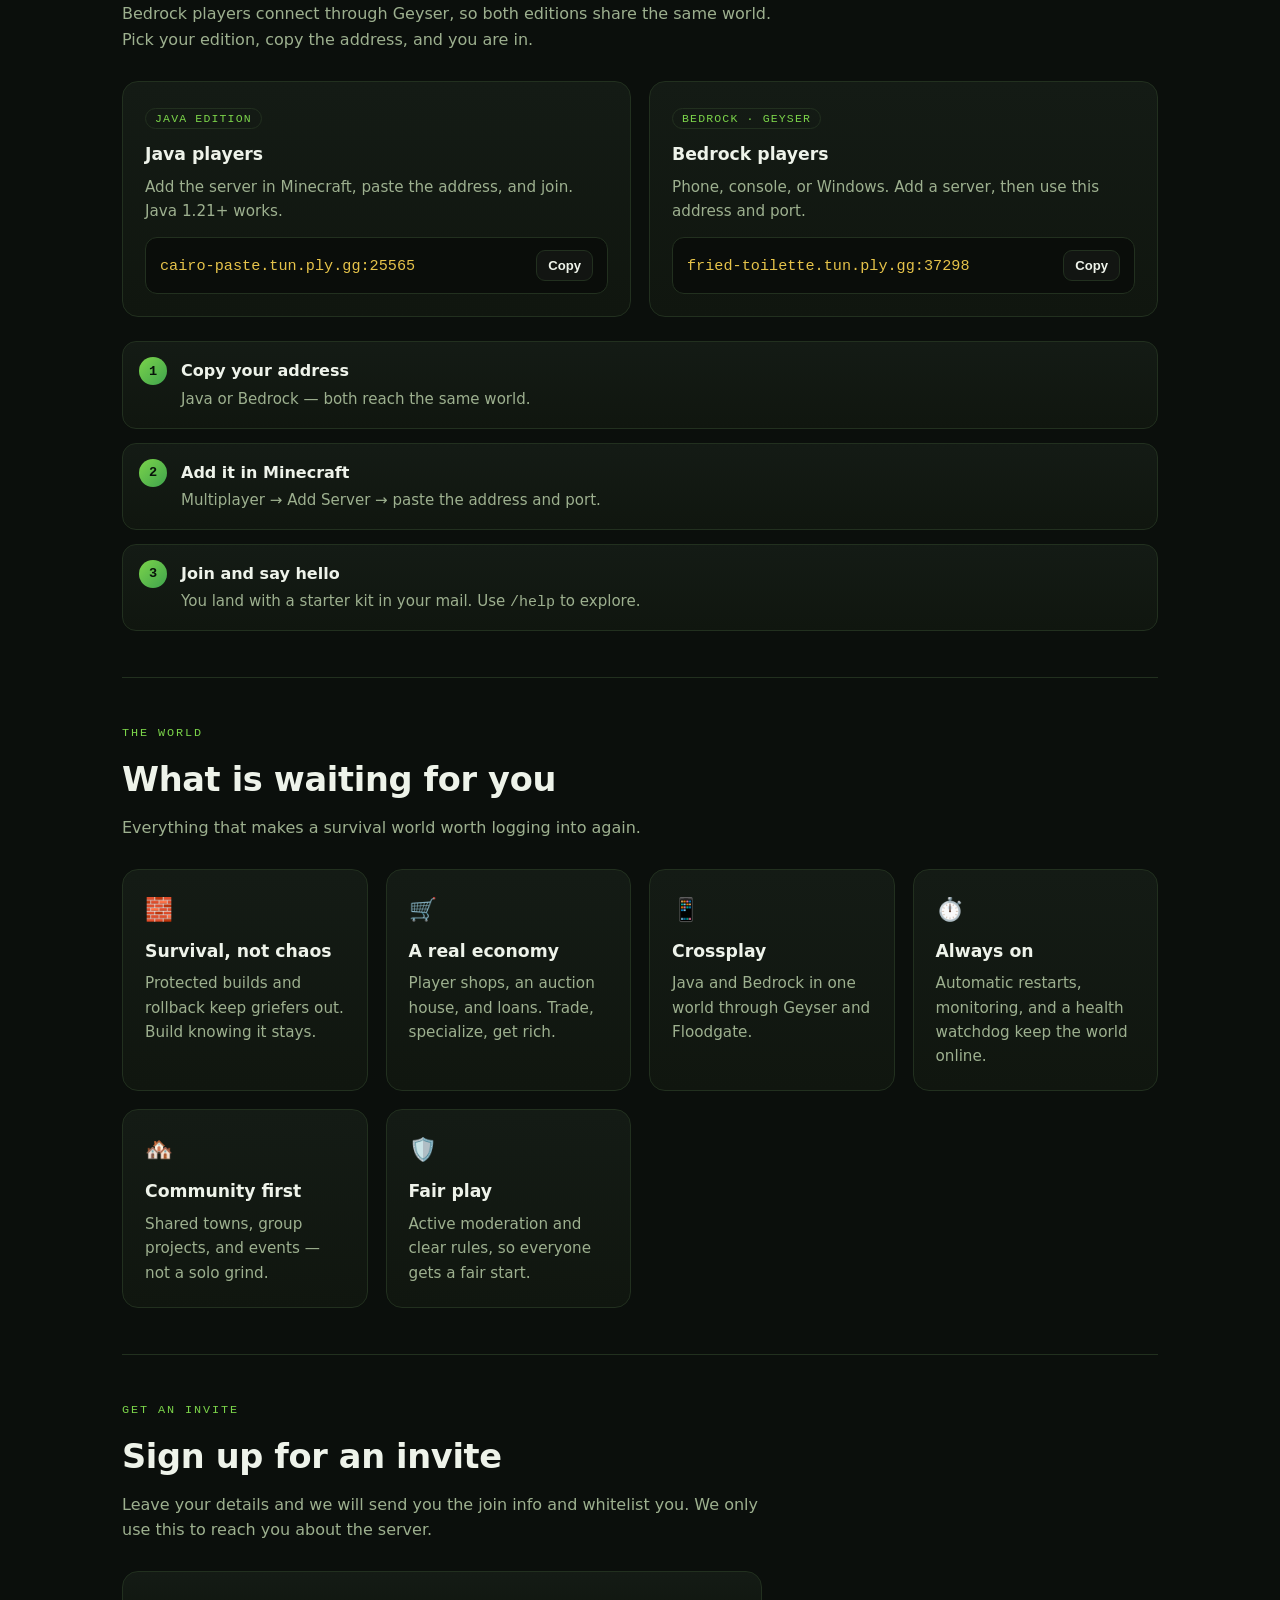
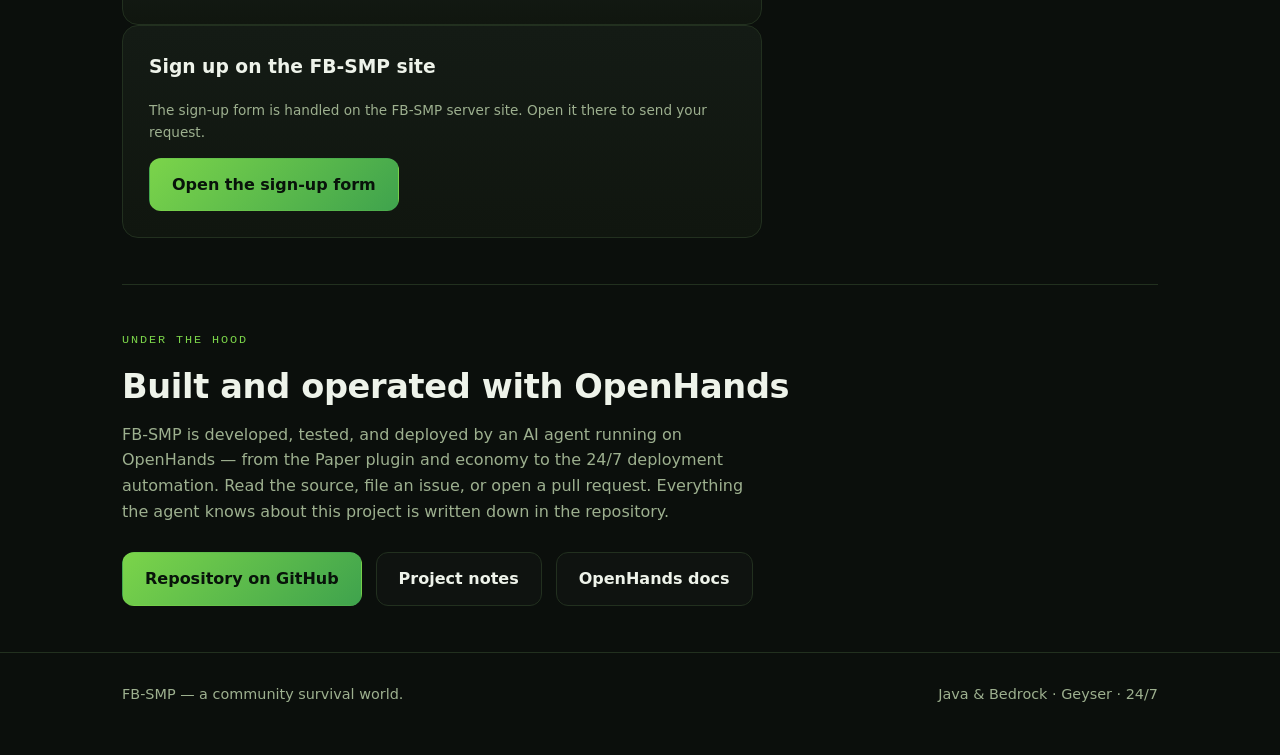
==== commit b0d57c22: "Add uptime alerts and surface the live control-room address Alerting: a 5-minute workflow checks the" ====
--- a/site/index.html
+++ b/site/index.html
@@ -227,6 +227,17 @@
     </div>
   </section>
 
+  <section id="panel">
+    <p class="kicker">Admin</p>
+    <h2>Control room</h2>
+    <p class="sub">Live operations console for the server — players, world, and economy.
+      The address below is refreshed automatically, so it always points at the running panel.</p>
+    <div class="cta">
+      <a class="btn primary" id="panel-link" href="https://github.com/firebreadga359-bot/FB-SMP.net" rel="noopener">Open the control room</a>
+    </div>
+    <p class="status-foot" id="panel-status" style="margin-top:12px">Resolving the control-room address…</p>
+  </section>
+
   <section id="join">
     <p class="kicker">Get in</p>
     <h2>How to join</h2>
@@ -409,6 +420,26 @@
       btn.textContent = 'Refresh now';
     });
   }
+
+  /* Resolve the current control-room address from the repo's panel-url.txt,
+     refreshed by the panel tunnel. Falls back to the repository if unavailable. */
+  (function () {
+    var link = document.getElementById('panel-link');
+    var note = document.getElementById('panel-status');
+    var RAW = 'https://raw.githubusercontent.com/firebreadga359-bot/FB-SMP.net/main/panel-url.txt';
+    fetch(RAW, { cache: 'no-store' })
+      .then(function (r) { return r.ok ? r.text() : ''; })
+      .then(function (t) {
+        var url = (t || '').trim();
+        if (!/^https:\/\/[a-z0-9.-]+$/i.test(url)) throw new Error('no url');
+        link.href = url;
+        link.textContent = 'Open the control room';
+        note.innerHTML = 'Live address: <a href="' + url + '" rel="noopener">' + url + '</a>';
+      })
+      .catch(function () {
+        note.textContent = 'Control-room address is set by the host; see the repository for the current link.';
+      });
+  })();
 
   document.getElementById('refresh-btn').addEventListener('click', refresh);
   refresh();
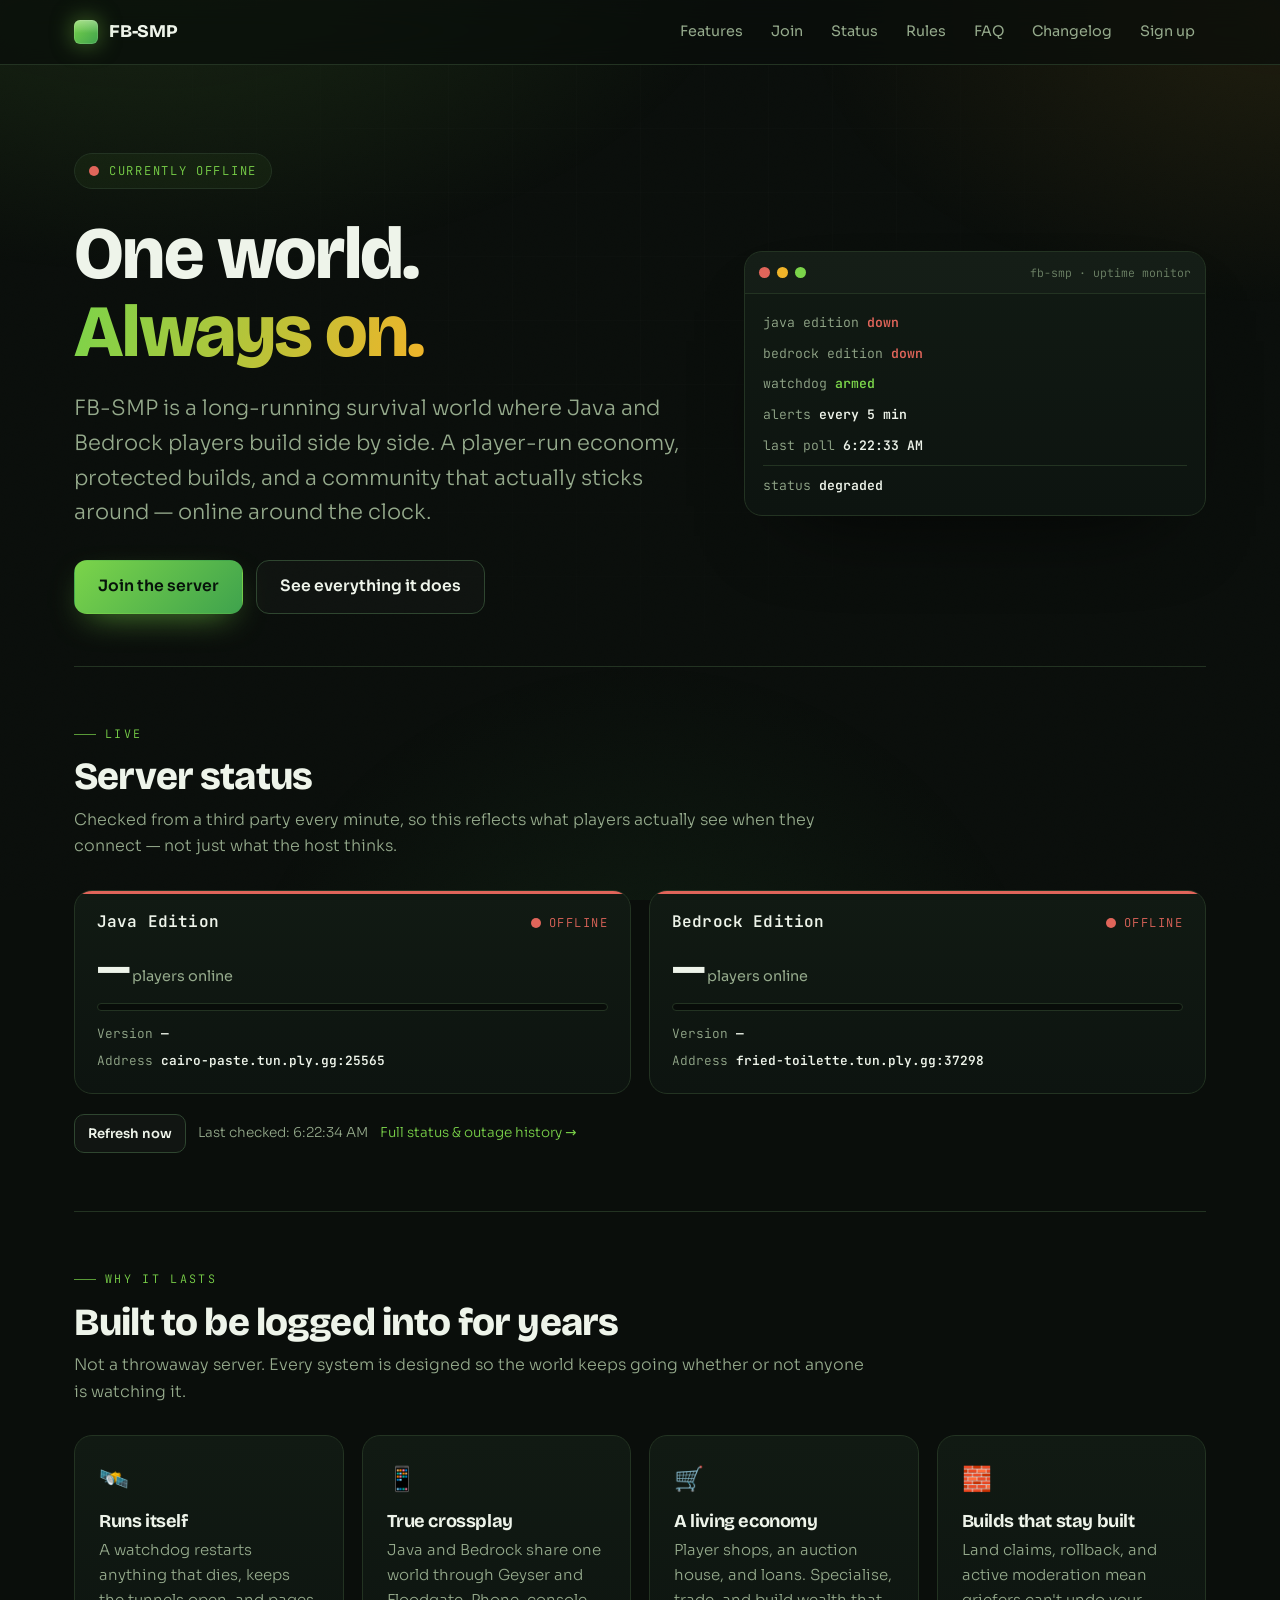
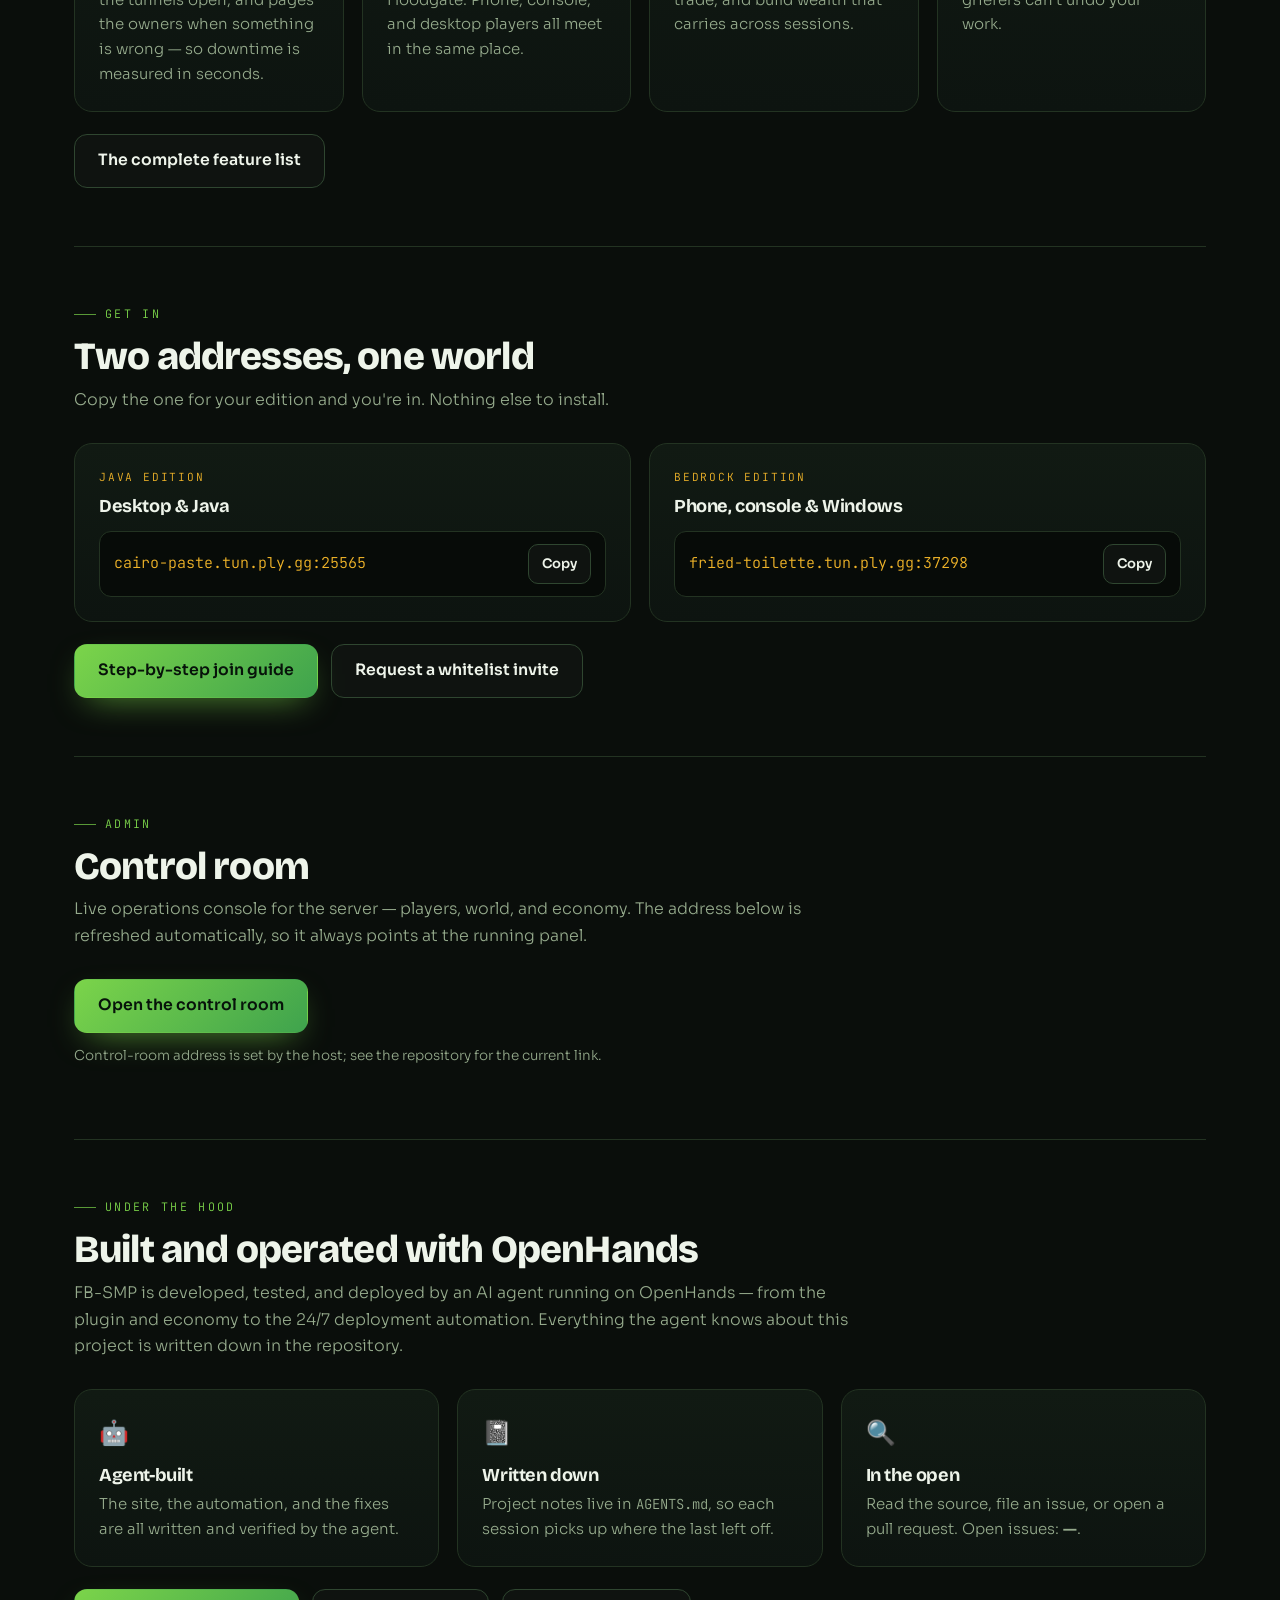
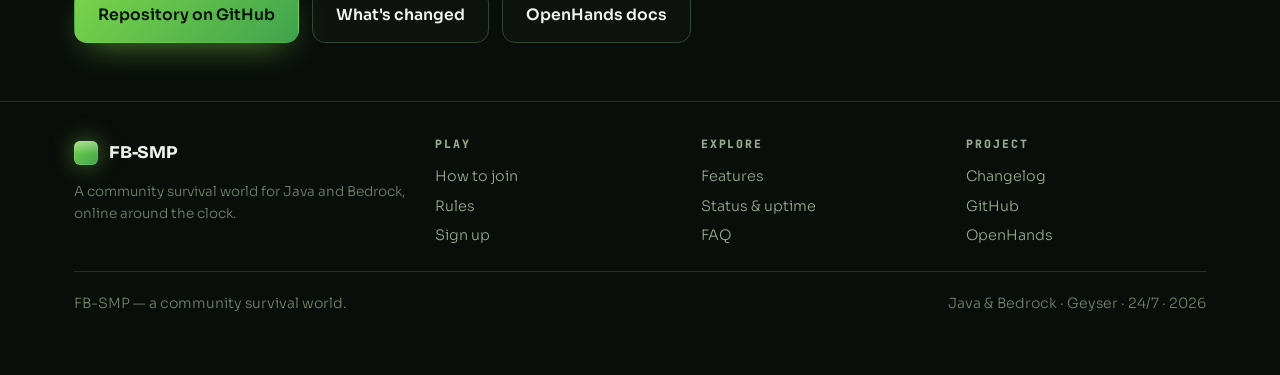
==== commit 5035ce1c: "Rebuild the site as a full multi-page experience One 539-line page becomes nine pages sharing a desi" ====
--- a/site/index.html
+++ b/site/index.html
@@ -3,191 +3,66 @@
 <head>
 <meta charset="utf-8">
 <meta name="viewport" content="width=device-width, initial-scale=1">
-<title>FB-SMP — survival multiplayer, Java &amp; Bedrock, always on</title>
-<meta name="description" content="FB-SMP is a 24/7 survival multiplayer Minecraft world for Java and Bedrock players. Live status, join addresses, and how to get in.">
-<meta name="theme-color" content="#0b0f0c">
+<title>FB-SMP — a survival world that stays online, for Java &amp; Bedrock</title>
+<meta name="description" content="FB-SMP is a 24/7 survival multiplayer Minecraft world for Java and Bedrock players. Live status, join addresses, the full feature list, and how to get in.">
+<meta name="theme-color" content="#0a0e0b">
 <meta property="og:title" content="FB-SMP — a survival world that stays online">
-<meta property="og:description" content="Live status, join addresses, and how to get into the FB-SMP survival server.">
+<meta property="og:description" content="Live status, join addresses, and everything the world offers. Java &amp; Bedrock crossplay, 24/7.">
 <meta property="og:type" content="website">
 <link rel="icon" href="data:image/svg+xml,<svg xmlns='http://www.w3.org/2000/svg' viewBox='0 0 32 32'><rect width='32' height='32' rx='7' fill='%237bd44a'/></svg>">
-<style>
-  :root{
-    --bg:#0b0f0c;
-    --bg-2:#10160f;
-    --panel:#141b15;
-    --line:#22301f;
-    --ink:#eef3ea;
-    --muted:#9db08f;
-    --accent:#7bd44a;
-    --accent-2:#3fa34d;
-    --gold:#e6c34a;
-    --danger:#e0655a;
-    --radius:16px;
-    --mono:ui-monospace,SFMono-Regular,Menlo,Consolas,"Liberation Mono",monospace;
-    --sans:system-ui,-apple-system,"Segoe UI",Roboto,Helvetica,Arial,sans-serif;
-  }
-  *{box-sizing:border-box}
-  html{scroll-behavior:smooth}
-  body{
-    margin:0;font-family:var(--sans);color:var(--ink);background:var(--bg);
-    line-height:1.6;-webkit-font-smoothing:antialiased;
-  }
-  body::before{
-    content:"";position:fixed;inset:0;pointer-events:none;z-index:0;opacity:.5;
-    background:
-      radial-gradient(900px 500px at 15% -10%, rgba(123,212,74,.16), transparent 60%),
-      radial-gradient(700px 420px at 95% 0%, rgba(63,163,77,.12), transparent 55%),
-      linear-gradient(180deg,#0b0f0c,#0b0f0c);
-  }
-  .wrap{position:relative;z-index:1;max-width:1080px;margin:0 auto;padding:0 22px}
-  a{color:var(--accent);text-decoration:none}
-  a:hover{text-decoration:underline}
-
-  header.nav{position:sticky;top:0;z-index:20;backdrop-filter:blur(10px);
-    background:rgba(11,15,12,.72);border-bottom:1px solid var(--line)}
-  .nav-inner{display:flex;align-items:center;justify-content:space-between;
-    max-width:1080px;margin:0 auto;padding:12px 22px;gap:16px}
-  .brand{display:flex;align-items:center;gap:10px;font-weight:800;letter-spacing:.3px}
-  .brand .cube{width:22px;height:22px;border-radius:5px;
-    background:linear-gradient(135deg,var(--accent),var(--accent-2));
-    box-shadow:0 0 0 1px rgba(255,255,255,.08) inset}
-  .nav-links{display:flex;gap:20px;font-size:.95rem;flex-wrap:wrap}
-  .nav-links a{color:var(--muted)}
-  .nav-links a:hover{color:var(--ink)}
-  @media(max-width:640px){.nav-links{display:none}}
-
-  .hero{padding:74px 0 40px}
-  .tag{display:inline-flex;align-items:center;gap:9px;font-family:var(--mono);font-size:.78rem;
-    letter-spacing:.12em;text-transform:uppercase;color:var(--accent);border:1px solid var(--line);
-    background:rgba(123,212,74,.06);padding:6px 12px;border-radius:999px;margin-bottom:22px}
-  h1{font-size:clamp(2.4rem,6vw,4.2rem);line-height:1.03;margin:0 0 18px;
-    letter-spacing:-.02em;font-weight:900}
-  h1 .grad{background:linear-gradient(120deg,var(--accent),var(--gold));
-    -webkit-background-clip:text;background-clip:text;color:transparent}
-  .lede{font-size:clamp(1.05rem,2.2vw,1.3rem);color:var(--muted);max-width:62ch;margin:0 0 30px}
-  .cta{display:flex;flex-wrap:wrap;gap:14px}
-  .btn{display:inline-flex;align-items:center;gap:9px;font-weight:700;font-size:1rem;
-    padding:13px 22px;border-radius:12px;border:1px solid transparent;cursor:pointer}
-  .btn.primary{background:linear-gradient(135deg,var(--accent),var(--accent-2));color:#08130a}
-  .btn.primary:hover{filter:brightness(1.06);text-decoration:none}
-  .btn.ghost{border-color:var(--line);color:var(--ink);background:rgba(255,255,255,.02)}
-  .btn.ghost:hover{border-color:var(--accent);text-decoration:none}
-
-  section{padding:46px 0;border-top:1px solid var(--line)}
-  h2{font-size:clamp(1.5rem,3.4vw,2.1rem);margin:0 0 8px;letter-spacing:-.01em}
-  .sub{color:var(--muted);margin:0 0 28px;max-width:64ch}
-  .kicker{font-family:var(--mono);font-size:.74rem;letter-spacing:.16em;text-transform:uppercase;
-    color:var(--accent);margin:0 0 10px}
-
-  .grid{display:grid;gap:18px}
-  .cards{grid-template-columns:repeat(auto-fit,minmax(240px,1fr))}
-  .card{background:linear-gradient(180deg,var(--panel),var(--bg-2));
-    border:1px solid var(--line);border-radius:var(--radius);padding:22px}
-  .card h3{margin:0 0 6px;font-size:1.08rem}
-  .card p{margin:0;color:var(--muted);font-size:.95rem}
-  .card .ico{font-size:1.4rem;margin-bottom:10px;display:block}
-
-  .status-grid{grid-template-columns:repeat(auto-fit,minmax(300px,1fr))}
-  .stat{background:linear-gradient(180deg,var(--panel),var(--bg-2));
-    border:1px solid var(--line);border-radius:var(--radius);padding:22px;position:relative;overflow:hidden}
-  .stat::after{content:"";position:absolute;inset:0 0 auto 0;height:3px;
-    background:var(--line);transition:background .3s}
-  .stat.online::after{background:linear-gradient(90deg,var(--accent),var(--accent-2))}
-  .stat.offline::after{background:var(--danger)}
-  .stat-head{display:flex;align-items:center;justify-content:space-between;gap:10px}
-  .stat-head h3{margin:0;font-size:1rem;letter-spacing:.02em}
-  .dot{width:10px;height:10px;border-radius:50%;background:var(--muted);display:inline-block;flex:none}
-  .dot.online{background:var(--accent);box-shadow:0 0 0 4px rgba(123,212,74,.18);animation:pulse 2s infinite}
-  .dot.offline{background:var(--danger)}
-  @keyframes pulse{0%{box-shadow:0 0 0 0 rgba(123,212,74,.35)}70%{box-shadow:0 0 0 9px rgba(123,212,74,0)}100%{box-shadow:0 0 0 0 rgba(123,212,74,0)}}
-  .state{display:inline-flex;align-items:center;gap:8px;font-family:var(--mono);font-size:.8rem;
-    text-transform:uppercase;letter-spacing:.1em;color:var(--muted)}
-  .state.online{color:var(--accent)}
-  .state.offline{color:var(--danger)}
-  .big{font-size:2.4rem;font-weight:900;letter-spacing:-.02em;margin:14px 0 2px;line-height:1}
-  .big small{font-size:.95rem;font-weight:600;color:var(--muted);letter-spacing:0}
-  .meta{font-family:var(--mono);font-size:.82rem;color:var(--muted);margin-top:10px;display:grid;gap:4px}
-  .meta b{color:var(--ink);font-weight:600}
-  .bar{height:8px;border-radius:999px;background:#0a0d0a;border:1px solid var(--line);
-    overflow:hidden;margin-top:14px}
-  .bar > i{display:block;height:100%;background:linear-gradient(90deg,var(--accent),var(--accent-2));
-    width:0;transition:width .5s}
-  .status-foot{display:flex;align-items:center;gap:12px;flex-wrap:wrap;margin-top:18px;
-    font-size:.85rem;color:var(--muted)}
-  .refresh{border:1px solid var(--line);background:rgba(255,255,255,.03);color:var(--ink);
-    border-radius:9px;padding:7px 12px;font-size:.82rem;cursor:pointer;font-weight:600}
-  .refresh:hover{border-color:var(--accent);color:var(--accent)}
-
-  .join-grid{grid-template-columns:repeat(auto-fit,minmax(300px,1fr))}
-  .addr{display:flex;align-items:center;gap:10px;margin-top:14px;
-    background:#0a0d0a;border:1px solid var(--line);border-radius:12px;padding:12px 14px}
-  .addr code{font-family:var(--mono);font-size:.95rem;color:var(--gold);
-    overflow:auto;white-space:nowrap;flex:1}
-  .copy{border:1px solid var(--line);background:rgba(255,255,255,.03);color:var(--ink);
-    border-radius:9px;padding:7px 11px;font-size:.82rem;cursor:pointer;font-weight:600;flex:none}
-  .copy:hover{border-color:var(--accent);color:var(--accent)}
-  .pill{font-family:var(--mono);font-size:.72rem;text-transform:uppercase;letter-spacing:.1em;
-    color:var(--accent);border:1px solid var(--line);border-radius:999px;padding:3px 9px}
-
-  ol.steps{counter-reset:s;list-style:none;padding:0;margin:0;display:grid;gap:14px}
-  ol.steps li{counter-increment:s;position:relative;padding:16px 18px 16px 58px;
-    background:linear-gradient(180deg,var(--panel),var(--bg-2));border:1px solid var(--line);border-radius:14px}
-  ol.steps li::before{content:counter(s);position:absolute;left:16px;top:15px;width:28px;height:28px;
-    border-radius:50%;display:grid;place-items:center;font-family:var(--mono);font-weight:700;font-size:.85rem;
-    color:#08130a;background:linear-gradient(135deg,var(--accent),var(--accent-2))}
-  ol.steps li b{display:block;margin-bottom:2px}
-  ol.steps li span{color:var(--muted);font-size:.94rem}
-
-  .form-card{background:linear-gradient(180deg,var(--panel),var(--bg-2));
-    border:1px solid var(--line);border-radius:var(--radius);padding:26px;max-width:640px}
-  .field{margin-bottom:16px}
-  label{display:block;font-size:.9rem;font-weight:600;margin-bottom:6px}
-  input,select,textarea{width:100%;font:inherit;color:var(--ink);background:#0a0d0a;
-    border:1px solid var(--line);border-radius:11px;padding:11px 13px}
-  input:focus,select:focus,textarea:focus{outline:none;border-color:var(--accent)}
-  textarea{min-height:96px;resize:vertical}
-  .check{display:flex;gap:10px;align-items:flex-start}
-  .check input{width:auto;margin-top:5px}
-  .check label{font-weight:500;color:var(--muted);font-size:.92rem;margin:0}
-  .note{font-size:.85rem;color:var(--muted)}
-  .status-msg{margin-top:14px;font-size:.95rem;display:none;padding:12px 14px;border-radius:11px}
-  .status-msg.ok{display:block;color:#0a130a;background:var(--accent);font-weight:700}
-  .status-msg.err{display:block;color:#ffd9d9;background:#3a1414;border:1px solid #7a2b2b}
-
-  footer{border-top:1px solid var(--line);padding:30px 0 50px;color:var(--muted);font-size:.9rem}
-  footer .wrap{display:flex;flex-wrap:wrap;gap:10px;justify-content:space-between}
-</style>
+<link rel="stylesheet" href="assets/site.css">
 </head>
 <body>
+<div class="grain" aria-hidden="true"></div>
 
 <header class="nav">
   <div class="nav-inner">
-    <div class="brand"><span class="cube"></span> FB-SMP</div>
-    <nav class="nav-links">
-      <a href="#status">Live status</a>
-      <a href="#join">How to join</a>
-      <a href="#world">The world</a>
-      <a href="#signup">Sign up</a>
-      <a href="#openhands">Built with OpenHands</a>
+    <a class="brand" href="index.html"><span class="cube"></span> FB-SMP</a>
+    <button class="nav-toggle" type="button" aria-expanded="false" aria-controls="nav-links">Menu</button>
+    <nav class="nav-links" id="nav-links">
+      <a href="features.html">Features</a>
+      <a href="join.html">Join</a>
+      <a href="stats.html">Status</a>
+      <a href="rules.html">Rules</a>
+      <a href="faq.html">FAQ</a>
+      <a href="changelog.html">Changelog</a>
+      <a href="signup.html">Sign up</a>
     </nav>
   </div>
 </header>
 
 <main class="wrap">
 
-  <section class="hero" style="border-top:none">
-    <span class="tag"><span class="dot" id="hero-dot"></span> <span id="hero-state">Checking status…</span></span>
-    <h1>One world.<br><span class="grad">Always on.</span></h1>
-    <p class="lede">FB-SMP is a long-running survival world where Java and Bedrock players
-      build side by side. A player-run economy, protected builds, and a community that
-      actually sticks around — online around the clock.</p>
-    <div class="cta">
-      <a class="btn primary" href="#join">Join the server</a>
-      <a class="btn ghost" href="#status">See live status</a>
-    </div>
-  </section>
-
-  <section id="status">
+  <section class="hero">
+    <div class="hero-grid">
+      <div>
+        <span class="tag"><span class="dot" id="hero-dot"></span> <span id="hero-state">Checking status…</span></span>
+        <h1>One world.<br><span class="grad">Always on.</span></h1>
+        <p class="lede">FB-SMP is a long-running survival world where Java and Bedrock players
+          build side by side. A player-run economy, protected builds, and a community that
+          actually sticks around — online around the clock.</p>
+        <div class="cta">
+          <a class="btn primary" href="join.html">Join the server</a>
+          <a class="btn ghost" href="features.html">See everything it does</a>
+        </div>
+      </div>
+
+      <div class="console" aria-label="Live system readout">
+        <div class="console-bar"><i></i><i></i><i></i><span>fb-smp · uptime monitor</span></div>
+        <div class="console-body">
+          <div>java edition <b class="ok" id="con-java">…</b></div>
+          <div>bedrock edition <b class="ok" id="con-bedrock">…</b></div>
+          <div>watchdog <b class="ok">armed</b></div>
+          <div>alerts <b>every 5 min</b></div>
+          <div>last poll <b id="con-time">—</b></div>
+          <div style="border-top:1px solid var(--line);padding-top:9px">
+            status <b id="con-summary">…</b></div>
+        </div>
+      </div>
+    </div>
+  </section>
+
+  <section id="status" class="reveal">
     <p class="kicker">Live</p>
     <h2>Server status</h2>
     <p class="sub">Checked from a third party every minute, so this reflects what players
@@ -222,132 +97,88 @@
     </div>
 
     <div class="status-foot">
-      <button class="refresh" id="refresh-btn" type="button">Refresh now</button>
+      <button class="mini-btn" id="refresh-btn" type="button">Refresh now</button>
       <span id="checked-at">Last checked: —</span>
-    </div>
-  </section>
-
-  <section id="panel">
+      <a href="stats.html">Full status &amp; outage history →</a>
+    </div>
+  </section>
+
+  <section id="highlights" class="reveal">
+    <p class="kicker">Why it lasts</p>
+    <h2>Built to be logged into for years</h2>
+    <p class="sub">Not a throwaway server. Every system is designed so the world keeps
+      going whether or not anyone is watching it.</p>
+    <div class="grid cards">
+      <div class="card"><span class="ico">🛰️</span><h3>Runs itself</h3>
+        <p>A watchdog restarts anything that dies, keeps the tunnels open, and pages the
+          owners when something is wrong — so downtime is measured in seconds.</p></div>
+      <div class="card"><span class="ico">📱</span><h3>True crossplay</h3>
+        <p>Java and Bedrock share one world through Geyser and Floodgate. Phone, console,
+          and desktop players all meet in the same place.</p></div>
+      <div class="card"><span class="ico">🛒</span><h3>A living economy</h3>
+        <p>Player shops, an auction house, and loans. Specialise, trade, and build wealth
+          that carries across sessions.</p></div>
+      <div class="card"><span class="ico">🧱</span><h3>Builds that stay built</h3>
+        <p>Land claims, rollback, and active moderation mean griefers can't undo your work.</p></div>
+    </div>
+    <div class="cta" style="margin-top:22px">
+      <a class="btn ghost" href="features.html">The complete feature list</a>
+    </div>
+  </section>
+
+  <section id="join-quick" class="reveal">
+    <p class="kicker">Get in</p>
+    <h2>Two addresses, one world</h2>
+    <p class="sub">Copy the one for your edition and you're in. Nothing else to install.</p>
+    <div class="grid two">
+      <div class="card">
+        <div class="tagline">Java Edition</div>
+        <h3>Desktop &amp; Java</h3>
+        <div class="addr"><code id="java-addr">cairo-paste.tun.ply.gg:25565</code>
+          <button class="mini-btn" data-copy="java-addr" type="button">Copy</button></div>
+      </div>
+      <div class="card">
+        <div class="tagline">Bedrock Edition</div>
+        <h3>Phone, console &amp; Windows</h3>
+        <div class="addr"><code id="bedrock-addr">fried-toilette.tun.ply.gg:37298</code>
+          <button class="mini-btn" data-copy="bedrock-addr" type="button">Copy</button></div>
+      </div>
+    </div>
+    <div class="cta" style="margin-top:22px">
+      <a class="btn primary" href="join.html">Step-by-step join guide</a>
+      <a class="btn ghost" href="signup.html">Request a whitelist invite</a>
+    </div>
+  </section>
+
+  <section id="panel" class="reveal">
     <p class="kicker">Admin</p>
     <h2>Control room</h2>
     <p class="sub">Live operations console for the server — players, world, and economy.
       The address below is refreshed automatically, so it always points at the running panel.</p>
     <div class="cta">
-      <a class="btn primary" id="panel-link" href="https://github.com/firebreadga359-bot/FB-SMP.net" rel="noopener">Open the control room</a>
+      <a class="btn primary" id="panel-link" data-panel-link
+         href="https://github.com/firebreadga359-bot/FB-SMP.net" rel="noopener">Open the control room</a>
     </div>
     <p class="status-foot" id="panel-status" style="margin-top:12px">Resolving the control-room address…</p>
   </section>
 
-  <section id="join">
-    <p class="kicker">Get in</p>
-    <h2>How to join</h2>
-    <p class="sub">Bedrock players connect through Geyser, so both editions share the same
-      world. Pick your edition, copy the address, and you are in.</p>
-    <div class="grid join-grid">
-      <div class="card">
-        <span class="pill">Java Edition</span>
-        <h3 style="margin-top:12px">Java players</h3>
-        <p>Add the server in Minecraft, paste the address, and join. Java 1.21+ works.</p>
-        <div class="addr">
-          <code id="java-addr">cairo-paste.tun.ply.gg:25565</code>
-          <button class="copy" data-copy="java-addr">Copy</button>
-        </div>
-      </div>
-      <div class="card">
-        <span class="pill">Bedrock · Geyser</span>
-        <h3 style="margin-top:12px">Bedrock players</h3>
-        <p>Phone, console, or Windows. Add a server, then use this address and port.</p>
-        <div class="addr">
-          <code id="bedrock-addr">fried-toilette.tun.ply.gg:37298</code>
-          <button class="copy" data-copy="bedrock-addr">Copy</button>
-        </div>
-      </div>
-    </div>
-
-    <ol class="steps" style="margin-top:24px">
-      <li><b>Copy your address</b><span>Java or Bedrock — both reach the same world.</span></li>
-      <li><b>Add it in Minecraft</b><span>Multiplayer → Add Server → paste the address and port.</span></li>
-      <li><b>Join and say hello</b><span>You land with a starter kit in your mail. Use <code>/help</code> to explore.</span></li>
-    </ol>
-  </section>
-
-  <section id="world">
-    <p class="kicker">The world</p>
-    <h2>What is waiting for you</h2>
-    <p class="sub">Everything that makes a survival world worth logging into again.</p>
-    <div class="grid cards">
-      <div class="card"><span class="ico">🧱</span><h3>Survival, not chaos</h3>
-        <p>Protected builds and rollback keep griefers out. Build knowing it stays.</p></div>
-      <div class="card"><span class="ico">🛒</span><h3>A real economy</h3>
-        <p>Player shops, an auction house, and loans. Trade, specialize, get rich.</p></div>
-      <div class="card"><span class="ico">📱</span><h3>Crossplay</h3>
-        <p>Java and Bedrock in one world through Geyser and Floodgate.</p></div>
-      <div class="card"><span class="ico">⏱️</span><h3>Always on</h3>
-        <p>Automatic restarts, monitoring, and a health watchdog keep the world online.</p></div>
-      <div class="card"><span class="ico">🏘️</span><h3>Community first</h3>
-        <p>Shared towns, group projects, and events — not a solo grind.</p></div>
-      <div class="card"><span class="ico">🛡️</span><h3>Fair play</h3>
-        <p>Active moderation and clear rules, so everyone gets a fair start.</p></div>
-    </div>
-  </section>
-
-  <section id="signup">
-    <p class="kicker">Get an invite</p>
-    <h2>Sign up for an invite</h2>
-    <p class="sub">Leave your details and we will send you the join info and whitelist you.
-      We only use this to reach you about the server.</p>
-
-    <div class="form-card">
-      <form id="join-form" novalidate>
-        <div class="field">
-          <label for="f-name">Name or gamertag</label>
-          <input id="f-name" name="name" type="text" maxlength="500" required autocomplete="nickname">
-        </div>
-        <div class="field">
-          <label for="f-email">Email</label>
-          <input id="f-email" name="email" type="email" maxlength="254" required autocomplete="email">
-        </div>
-        <div class="field">
-          <label for="f-platform">Platform</label>
-          <select id="f-platform" name="platform" required>
-            <option value="">Choose one…</option>
-            <option value="java">Java</option>
-            <option value="bedrock">Bedrock</option>
-            <option value="both">Both</option>
-          </select>
-        </div>
-        <div class="field">
-          <label for="f-message">Tell us about yourself <span class="note">(optional)</span></label>
-          <textarea id="f-message" name="message" maxlength="5000"></textarea>
-        </div>
-        <div class="field check">
-          <input id="f-consent" name="consent" type="checkbox" required>
-          <label for="f-consent">Yes, you may reply to me about joining FB-SMP.</label>
-        </div>
-        <button class="btn primary" type="submit" id="submit-btn">Send my request</button>
-        <div class="status-msg" id="form-status" role="status" aria-live="polite"></div>
-        <p class="note" style="margin-top:12px">Submissions are public intake for this site
-          and are read by the server owners. Please do not include sensitive information.</p>
-      </form>
-    </div>
-
-    <div class="form-card" id="signup-fallback" hidden>
-      <h3 style="margin-top:0">Sign up on the FB-SMP site</h3>
-      <p class="note">The sign-up form is handled on the FB-SMP server site. Open it there to send your request.</p>
-      <a class="btn primary" href="https://fb-smp.birta.link/#signup">Open the sign-up form</a>
-    </div>
-  </section>
-
-  <section id="openhands">
+  <section id="openhands" class="reveal">
     <p class="kicker">Under the hood</p>
     <h2>Built and operated with OpenHands</h2>
     <p class="sub">FB-SMP is developed, tested, and deployed by an AI agent running on
-      OpenHands — from the Paper plugin and economy to the 24/7 deployment automation.
-      Read the source, file an issue, or open a pull request. Everything the agent knows
-      about this project is written down in the repository.</p>
-    <div class="cta">
+      OpenHands — from the plugin and economy to the 24/7 deployment automation.
+      Everything the agent knows about this project is written down in the repository.</p>
+    <div class="grid cards" style="margin-top:8px">
+      <div class="card"><span class="ico">🤖</span><h3>Agent-built</h3>
+        <p>The site, the automation, and the fixes are all written and verified by the agent.</p></div>
+      <div class="card"><span class="ico">📓</span><h3>Written down</h3>
+        <p>Project notes live in <code>AGENTS.md</code>, so each session picks up where the last left off.</p></div>
+      <div class="card"><span class="ico">🔍</span><h3>In the open</h3>
+        <p>Read the source, file an issue, or open a pull request. Open issues: <b data-issues>—</b>.</p></div>
+    </div>
+    <div class="cta" style="margin-top:22px">
       <a class="btn primary" href="https://github.com/firebreadga359-bot/FB-SMP.net" rel="noopener">Repository on GitHub</a>
-      <a class="btn ghost" href="https://github.com/firebreadga359-bot/FB-SMP.net/blob/main/AGENTS.md" rel="noopener">Project notes</a>
+      <a class="btn ghost" href="changelog.html">What's changed</a>
       <a class="btn ghost" href="https://docs.openhands.dev/" rel="noopener">OpenHands docs</a>
     </div>
   </section>
@@ -356,184 +187,38 @@
 
 <footer>
   <div class="wrap">
-    <span>FB-SMP — a community survival world.</span>
-    <span>Java &amp; Bedrock · Geyser · 24/7</span>
+    <div class="foot-grid">
+      <div>
+        <div class="brand" style="margin-bottom:10px"><span class="cube"></span> FB-SMP</div>
+        <p class="note" style="max-width:34ch">A community survival world for Java and Bedrock,
+          online around the clock.</p>
+      </div>
+      <div>
+        <h4>Play</h4>
+        <a href="join.html">How to join</a>
+        <a href="rules.html">Rules</a>
+        <a href="signup.html">Sign up</a>
+      </div>
+      <div>
+        <h4>Explore</h4>
+        <a href="features.html">Features</a>
+        <a href="stats.html">Status &amp; uptime</a>
+        <a href="faq.html">FAQ</a>
+      </div>
+      <div>
+        <h4>Project</h4>
+        <a href="changelog.html">Changelog</a>
+        <a href="https://github.com/firebreadga359-bot/FB-SMP.net" rel="noopener">GitHub</a>
+        <a href="https://docs.openhands.dev/" rel="noopener">OpenHands</a>
+      </div>
+    </div>
+    <div class="foot-bottom">
+      <span>FB-SMP — a community survival world.</span>
+      <span>Java &amp; Bedrock · Geyser · 24/7 · <span data-year></span></span>
+    </div>
   </div>
 </footer>
 
-<script>
-  /* Live server status (third-party, CORS-enabled). */
-  var JAVA = { edition: 'java', host: 'cairo-paste.tun.ply.gg', port: 25565 };
-  var BEDROCK = { edition: 'bedrock', host: 'fried-toilette.tun.ply.gg', port: 37298 };
-  var REFRESH_MS = 60000;
-
-  function setStatus(prefix, data) {
-    var stat = document.getElementById(prefix + '-stat');
-    var state = document.getElementById(prefix + '-state');
-    var players = document.getElementById(prefix + '-players');
-    var version = document.getElementById(prefix + '-version');
-    var bar = document.getElementById(prefix + '-bar');
-
-    var online = data && data.online === true;
-    stat.className = 'stat ' + (online ? 'online' : 'offline');
-    state.className = 'state ' + (online ? 'online' : 'offline');
-    state.innerHTML = '<span class="dot ' + (online ? 'online' : 'offline') + '"></span> ' +
-      (online ? 'Online' : 'Offline');
-
-    if (online && data.players) {
-      var n = data.players.online || 0;
-      var max = data.players.max || 0;
-      players.innerHTML = n + '<small> of ' + max + ' players online</small>';
-      bar.style.width = max > 0 ? Math.min(100, Math.round((n / max) * 100)) + '%' : '0%';
-    } else {
-      players.innerHTML = '—<small> players online</small>';
-      bar.style.width = '0%';
-    }
-
-    version.textContent = (online && data.version && data.version.name) ? data.version.name : '—';
-  }
-
-  function setHero(anyOnline) {
-    document.getElementById('hero-dot').className = 'dot ' + (anyOnline ? 'online' : 'offline');
-    document.getElementById('hero-state').textContent = anyOnline ? 'Online now' : 'Currently offline';
-  }
-
-  function fetchStatus(server) {
-    var url = 'https://api.mcstatus.io/v2/status/' + server.edition + '/' +
-      server.host + ':' + server.port;
-    return fetch(url, { headers: { 'Accept': 'application/json' } })
-      .then(function (r) { return r.json(); })
-      .catch(function () { return { online: false }; });
-  }
-
-  function refresh() {
-    var btn = document.getElementById('refresh-btn');
-    btn.disabled = true;
-    btn.textContent = 'Checking…';
-    Promise.all([fetchStatus(JAVA), fetchStatus(BEDROCK)]).then(function (results) {
-      setStatus('java', results[0]);
-      setStatus('bedrock', results[1]);
-      setHero(results[0].online === true || results[1].online === true);
-      document.getElementById('checked-at').textContent =
-        'Last checked: ' + new Date().toLocaleTimeString();
-      btn.disabled = false;
-      btn.textContent = 'Refresh now';
-    });
-  }
-
-  /* Resolve the current control-room address from the repo's panel-url.txt,
-     refreshed by the panel tunnel. Falls back to the repository if unavailable. */
-  (function () {
-    var link = document.getElementById('panel-link');
-    var note = document.getElementById('panel-status');
-    var RAW = 'https://raw.githubusercontent.com/firebreadga359-bot/FB-SMP.net/main/panel-url.txt';
-    fetch(RAW, { cache: 'no-store' })
-      .then(function (r) { return r.ok ? r.text() : ''; })
-      .then(function (t) {
-        var url = (t || '').trim();
-        if (!/^https:\/\/[a-z0-9.-]+$/i.test(url)) throw new Error('no url');
-        link.href = url;
-        link.textContent = 'Open the control room';
-        note.innerHTML = 'Live address: <a href="' + url + '" rel="noopener">' + url + '</a>';
-      })
-      .catch(function () {
-        note.textContent = 'Control-room address is set by the host; see the repository for the current link.';
-      });
-  })();
-
-  document.getElementById('refresh-btn').addEventListener('click', refresh);
-  refresh();
-  setInterval(refresh, REFRESH_MS);
-
-  /* Copy-to-clipboard for the join addresses. */
-  document.querySelectorAll('.copy').forEach(function (btn) {
-    btn.addEventListener('click', function () {
-      var el = document.getElementById(btn.dataset.copy);
-      navigator.clipboard.writeText(el.textContent.trim()).then(function () {
-        var old = btn.textContent;
-        btn.textContent = 'Copied';
-        setTimeout(function () { btn.textContent = old; }, 1400);
-      });
-    });
-  });
-
-  /* Lead form: send JSON to the site's own host, branch on "code". */
-  var ERROR_TEXT = {
-    missing_field: 'Please fill in every required field.',
-    invalid_value: 'One of the values was not valid. Please check and try again.',
-    not_an_option: 'Please choose one of the offered platforms.',
-    value_too_long: 'One of your answers is too long.',
-    consent_not_given: 'Please tick the consent box so we may reply.',
-    unknown_field: 'Something went wrong with the form. Please refresh and retry.',
-    invalid_body: 'Something went wrong with the form. Please refresh and retry.',
-    too_many_submissions: 'Too many attempts. Please wait a few minutes and try again.',
-    project_busy: 'The server is busy right now. Please try again a little later.',
-    preview_not_accepted: 'This preview cannot take submissions — use the live site.',
-    no_such_form: 'The form is not available right now. Please try again later.'
-  };
-
-  var form = document.getElementById('join-form');
-  var formStatus = document.getElementById('form-status');
-  var submitBtn = document.getElementById('submit-btn');
-
-  var FORM_HOSTS = ['fb-smp.birta.link', 'fb-smp.net', 'www.fb-smp.net'];
-  if (FORM_HOSTS.indexOf(location.hostname) === -1) {
-    form.hidden = true;
-    document.getElementById('signup-fallback').hidden = false;
-  }
-
-  function showForm(cls, msg) {
-    formStatus.className = 'status-msg ' + cls;
-    formStatus.textContent = msg;
-  }
-
-  form.addEventListener('submit', function (e) {
-    e.preventDefault();
-    var name = document.getElementById('f-name').value.trim();
-    var email = document.getElementById('f-email').value.trim();
-    var platform = document.getElementById('f-platform').value;
-    var message = document.getElementById('f-message').value.trim();
-    var consent = document.getElementById('f-consent').checked;
-
-    if (!name || !email || !platform || !consent) {
-      showForm('err', ERROR_TEXT.missing_field);
-      return;
-    }
-
-    var payload = { name: name, email: email, platform: platform, consent: consent };
-    if (message) payload.message = message;
-
-    submitBtn.disabled = true;
-    submitBtn.textContent = 'Sending…';
-    formStatus.className = 'status-msg';
-
-    fetch('/_forms/join', {
-      method: 'POST',
-      headers: { 'Content-Type': 'application/json' },
-      body: JSON.stringify(payload)
-    })
-      .then(function (res) {
-        return res.json().catch(function () { return {}; }).then(function (data) {
-          return { ok: res.ok, status: res.status, data: data };
-        });
-      })
-      .then(function (r) {
-        if (r.ok && (r.status === 201 || r.data.status === 'accepted')) {
-          form.reset();
-          showForm('ok', 'Thanks — your request is in. We will be in touch about joining.');
-        } else {
-          var code = r.data && r.data.code;
-          showForm('err', ERROR_TEXT[code] || 'We could not send that. Please try again in a moment.');
-        }
-      })
-      .catch(function () {
-        showForm('err', 'Network problem — please check your connection and try again.');
-      })
-      .then(function () {
-        submitBtn.disabled = false;
-        submitBtn.textContent = 'Send my request';
-      });
-  });
-</script>
+<script src="assets/site.js"></script>
 </body>
 </html>
--- a/site/assets/site.css
+++ b/site/assets/site.css
@@ -0,0 +1,262 @@
+/* FB-SMP — shared design system.
+   Aesthetic: "field manual for a world that runs itself" — dark, mossy,
+   engineered. Grid + grain textures, mono accents, one loud amber highlight. */
+
+@import url("https://fonts.googleapis.com/css2?family=Bricolage+Grotesque:opsz,wght@12..96,400..800&family=JetBrains+Mono:wght@400;600&family=Sora:wght@300;400;600&display=swap");
+
+:root{
+  --bg:#0a0e0b;
+  --bg-2:#0e150f;
+  --panel:#111a13;
+  --panel-2:#0d1410;
+  --line:#233322;
+  --line-2:#2f4630;
+  --ink:#eef4ea;
+  --muted:#95aa8c;
+  --muted-2:#6f8468;
+  --accent:#7bd44a;
+  --accent-2:#3fa34d;
+  --gold:#f0b429;
+  --danger:#e0655a;
+  --sky:#5fb6c9;
+  --radius:18px;
+  --radius-sm:12px;
+  --mono:"JetBrains Mono",ui-monospace,SFMono-Regular,Menlo,monospace;
+  --sans:"Sora",system-ui,-apple-system,"Segoe UI",sans-serif;
+  --display:"Bricolage Grotesque","Sora",system-ui,sans-serif;
+  --maxw:1180px;
+}
+
+*{box-sizing:border-box}
+html{scroll-behavior:smooth;scroll-padding-top:84px}
+body{
+  margin:0;font-family:var(--sans);font-weight:300;color:var(--ink);
+  background:var(--bg);line-height:1.65;-webkit-font-smoothing:antialiased;
+  overflow-x:hidden;
+}
+/* Atmosphere: soft moss glows + faint engineering grid + film grain. */
+body::before{
+  content:"";position:fixed;inset:0;pointer-events:none;z-index:0;
+  background:
+    radial-gradient(1000px 620px at 12% -12%, rgba(123,212,74,.15), transparent 62%),
+    radial-gradient(820px 500px at 100% 2%, rgba(240,180,41,.09), transparent 58%),
+    radial-gradient(700px 700px at 50% 120%, rgba(63,163,77,.10), transparent 60%);
+}
+body::after{
+  content:"";position:fixed;inset:0;pointer-events:none;z-index:0;opacity:.5;
+  background-image:
+    linear-gradient(rgba(255,255,255,.022) 1px, transparent 1px),
+    linear-gradient(90deg, rgba(255,255,255,.022) 1px, transparent 1px);
+  background-size:64px 64px;
+  -webkit-mask-image:radial-gradient(ellipse at 50% 0%, #000 30%, transparent 78%);
+  mask-image:radial-gradient(ellipse at 50% 0%, #000 30%, transparent 78%);
+}
+.grain{position:fixed;inset:0;z-index:1;pointer-events:none;opacity:.035;mix-blend-mode:overlay;
+  background-image:url("data:image/svg+xml,%3Csvg xmlns='http://www.w3.org/2000/svg' width='140' height='140'%3E%3Cfilter id='n'%3E%3CfeTurbulence type='fractalNoise' baseFrequency='.9' numOctaves='3'/%3E%3C/filter%3E%3Crect width='140' height='140' filter='url(%23n)'/%3E%3C/svg%3E")}
+
+.wrap{position:relative;z-index:2;max-width:var(--maxw);margin:0 auto;padding:0 24px}
+a{color:var(--accent);text-decoration:none;transition:color .18s}
+a:hover{color:var(--gold)}
+code,kbd{font-family:var(--mono);font-size:.92em}
+:focus-visible{outline:2px solid var(--gold);outline-offset:3px;border-radius:6px}
+
+/* ---------- nav ---------- */
+header.nav{position:sticky;top:0;z-index:40;backdrop-filter:blur(14px) saturate(1.4);
+  background:rgba(10,14,11,.74);border-bottom:1px solid var(--line)}
+.nav-inner{display:flex;align-items:center;justify-content:space-between;gap:18px;
+  max-width:var(--maxw);margin:0 auto;padding:13px 24px}
+.brand{display:flex;align-items:center;gap:11px;font-family:var(--display);font-weight:800;
+  font-size:1.12rem;letter-spacing:-.01em;color:var(--ink)}
+.brand:hover{color:var(--ink)}
+.brand .cube{width:24px;height:24px;border-radius:6px;flex:none;position:relative;
+  background:linear-gradient(135deg,var(--accent),var(--accent-2));
+  box-shadow:0 0 22px rgba(123,212,74,.5), 0 0 0 1px rgba(255,255,255,.12) inset}
+.brand .cube::after{content:"";position:absolute;inset:0;border-radius:6px;
+  background:linear-gradient(180deg,rgba(255,255,255,.35),transparent 55%)}
+.nav-links{display:flex;gap:6px;font-size:.9rem;align-items:center;flex-wrap:wrap}
+.nav-links a{color:var(--muted);padding:7px 11px;border-radius:9px;font-weight:400}
+.nav-links a:hover{color:var(--ink);background:rgba(255,255,255,.045)}
+.nav-links a[aria-current="page"]{color:var(--accent);background:rgba(123,212,74,.09)}
+.nav-toggle{display:none;background:none;border:1px solid var(--line);color:var(--ink);
+  border-radius:9px;padding:7px 11px;font:inherit;cursor:pointer}
+@media(max-width:860px){
+  .nav-toggle{display:block}
+  .nav-links{position:absolute;top:100%;left:0;right:0;flex-direction:column;align-items:stretch;
+    background:rgba(10,14,11,.98);border-bottom:1px solid var(--line);padding:10px 18px 16px;display:none}
+  .nav-links.open{display:flex}
+}
+
+/* ---------- type ---------- */
+h1,h2,h3,h4{font-family:var(--display);font-weight:800;letter-spacing:-.022em;line-height:1.06}
+h1{font-size:clamp(2.5rem,6.4vw,4.6rem);margin:0 0 20px}
+h2{font-size:clamp(1.6rem,3.6vw,2.4rem);margin:0 0 10px}
+h3{font-size:1.14rem;font-weight:700;margin:0 0 6px}
+.lede{font-size:clamp(1.06rem,2.1vw,1.32rem);color:var(--muted);max-width:64ch;margin:0 0 30px;font-weight:300}
+.grad{background:linear-gradient(105deg,var(--accent),var(--gold));
+  -webkit-background-clip:text;background-clip:text;color:transparent}
+.sub{color:var(--muted);margin:0 0 30px;max-width:66ch}
+.kicker{font-family:var(--mono);font-size:.73rem;letter-spacing:.2em;text-transform:uppercase;
+  color:var(--accent);margin:0 0 12px;display:flex;align-items:center;gap:9px}
+.kicker::before{content:"";width:22px;height:1px;background:var(--accent);opacity:.7}
+.mono{font-family:var(--mono);font-size:.82rem;color:var(--muted-2)}
+
+/* ---------- layout ---------- */
+section{padding:58px 0;border-top:1px solid var(--line);position:relative}
+.hero{border-top:none;padding:88px 0 52px}
+.grid{display:grid;gap:18px}
+.cards{grid-template-columns:repeat(auto-fit,minmax(250px,1fr))}
+.two{grid-template-columns:repeat(auto-fit,minmax(320px,1fr))}
+
+/* ---------- hero ---------- */
+.tag{display:inline-flex;align-items:center;gap:10px;font-family:var(--mono);font-size:.76rem;
+  letter-spacing:.14em;text-transform:uppercase;color:var(--accent);border:1px solid var(--line);
+  background:rgba(123,212,74,.06);padding:7px 14px;border-radius:999px;margin-bottom:26px}
+.hero-grid{display:grid;grid-template-columns:1.15fr .85fr;gap:44px;align-items:center}
+@media(max-width:900px){.hero-grid{grid-template-columns:1fr;gap:34px}}
+.cta{display:flex;flex-wrap:wrap;gap:13px;align-items:center}
+.btn{display:inline-flex;align-items:center;gap:9px;font-weight:600;font-size:.98rem;
+  padding:13px 23px;border-radius:13px;border:1px solid transparent;cursor:pointer;
+  font-family:var(--sans);transition:transform .16s,filter .16s,border-color .16s}
+.btn:hover{text-decoration:none;transform:translateY(-2px)}
+.btn.primary{background:linear-gradient(135deg,var(--accent),var(--accent-2));color:#07130a;
+  box-shadow:0 12px 34px -14px rgba(123,212,74,.75)}
+.btn.primary:hover{filter:brightness(1.07)}
+.btn.ghost{border-color:var(--line-2);color:var(--ink);background:rgba(255,255,255,.022)}
+.btn.ghost:hover{border-color:var(--accent);color:var(--accent)}
+
+/* live console widget */
+.console{background:linear-gradient(180deg,var(--panel),var(--panel-2));
+  border:1px solid var(--line);border-radius:var(--radius);overflow:hidden;
+  box-shadow:0 40px 90px -50px rgba(0,0,0,.9)}
+.console-bar{display:flex;align-items:center;gap:7px;padding:11px 14px;
+  border-bottom:1px solid var(--line);background:rgba(255,255,255,.015)}
+.console-bar i{width:11px;height:11px;border-radius:50%;background:var(--line-2);display:block}
+.console-bar i:first-child{background:#e0655a}.console-bar i:nth-child(2){background:#f0b429}
+.console-bar i:nth-child(3){background:var(--accent)}
+.console-bar span{margin-left:auto;font-family:var(--mono);font-size:.72rem;color:var(--muted-2)}
+.console-body{padding:18px;font-family:var(--mono);font-size:.82rem;color:var(--muted);display:grid;gap:9px}
+.console-body b{color:var(--ink);font-weight:600}
+.console-body .ok{color:var(--accent)}
+.console-body .warn{color:var(--gold)}
+.console-body .bad{color:var(--danger)}
+
+/* ---------- status cards ---------- */
+.status-grid{grid-template-columns:repeat(auto-fit,minmax(300px,1fr))}
+.stat{background:linear-gradient(180deg,var(--panel),var(--panel-2));
+  border:1px solid var(--line);border-radius:var(--radius);padding:22px;position:relative;overflow:hidden}
+.stat::after{content:"";position:absolute;inset:0 0 auto 0;height:3px;background:var(--line);transition:background .3s}
+.stat.online::after{background:linear-gradient(90deg,var(--accent),var(--accent-2))}
+.stat.offline::after{background:var(--danger)}
+.stat-head{display:flex;align-items:center;justify-content:space-between;gap:10px}
+.stat-head h3{margin:0;font-size:1rem;letter-spacing:.01em;font-family:var(--mono);font-weight:600}
+.dot{width:10px;height:10px;border-radius:50%;background:var(--muted-2);display:inline-block;flex:none}
+.dot.online{background:var(--accent);box-shadow:0 0 0 4px rgba(123,212,74,.18);animation:pulse 2.2s infinite}
+.dot.offline{background:var(--danger)}
+@keyframes pulse{0%{box-shadow:0 0 0 0 rgba(123,212,74,.4)}70%{box-shadow:0 0 0 9px rgba(123,212,74,0)}100%{box-shadow:0 0 0 0 rgba(123,212,74,0)}}
+.state{display:inline-flex;align-items:center;gap:8px;font-family:var(--mono);font-size:.76rem;
+  text-transform:uppercase;letter-spacing:.12em;color:var(--muted)}
+.state.online{color:var(--accent)}.state.offline{color:var(--danger)}
+.big{font-family:var(--display);font-size:2.6rem;font-weight:800;letter-spacing:-.03em;margin:14px 0 2px;line-height:1}
+.big small{font-family:var(--sans);font-size:.9rem;font-weight:400;color:var(--muted);letter-spacing:0}
+.meta{font-family:var(--mono);font-size:.8rem;color:var(--muted);margin-top:12px;display:grid;gap:5px}
+.meta b{color:var(--ink);font-weight:600}
+.bar{height:8px;border-radius:999px;background:#080c09;border:1px solid var(--line);overflow:hidden;margin-top:15px}
+.bar>i{display:block;height:100%;background:linear-gradient(90deg,var(--accent),var(--accent-2));width:0;transition:width .6s cubic-bezier(.2,.8,.2,1)}
+.status-foot{display:flex;align-items:center;gap:12px;flex-wrap:wrap;margin-top:20px;font-size:.85rem;color:var(--muted)}
+.mini-btn{border:1px solid var(--line-2);background:rgba(255,255,255,.03);color:var(--ink);
+  border-radius:10px;padding:8px 13px;font:inherit;font-size:.82rem;cursor:pointer;font-weight:600;transition:border-color .16s,color .16s}
+.mini-btn:hover{border-color:var(--accent);color:var(--accent)}
+
+/* ---------- cards ---------- */
+.card{background:linear-gradient(180deg,var(--panel),var(--panel-2));
+  border:1px solid var(--line);border-radius:var(--radius);padding:24px;position:relative;
+  transition:transform .2s,border-color .2s}
+.card:hover{transform:translateY(-3px);border-color:var(--line-2)}
+.card h3{margin:0 0 7px}
+.card p{margin:0;color:var(--muted);font-size:.94rem}
+.card .ico{font-size:1.5rem;margin-bottom:12px;display:block;filter:saturate(1.1)}
+.card .tagline{font-family:var(--mono);font-size:.7rem;letter-spacing:.16em;text-transform:uppercase;color:var(--gold);margin-bottom:10px}
+.card.big-card{grid-column:span 2}
+@media(max-width:760px){.card.big-card{grid-column:span 1}}
+
+/* ---------- addresses ---------- */
+.addr{display:flex;align-items:center;gap:10px;margin-top:15px;
+  background:#070b08;border:1px solid var(--line);border-radius:12px;padding:12px 14px}
+.addr code{font-family:var(--mono);font-size:.94rem;color:var(--gold);overflow:auto;white-space:nowrap;flex:1}
+.pill{font-family:var(--mono);font-size:.7rem;text-transform:uppercase;letter-spacing:.12em;
+  color:var(--accent);border:1px solid var(--line);border-radius:999px;padding:3px 10px}
+
+/* ---------- steps ---------- */
+ol.steps{counter-reset:s;list-style:none;padding:0;margin:0;display:grid;gap:14px}
+ol.steps li{counter-increment:s;position:relative;padding:17px 20px 17px 62px;
+  background:linear-gradient(180deg,var(--panel),var(--panel-2));border:1px solid var(--line);border-radius:14px}
+ol.steps li::before{content:counter(s);position:absolute;left:17px;top:16px;width:30px;height:30px;
+  border-radius:50%;display:grid;place-items:center;font-family:var(--mono);font-weight:700;font-size:.85rem;
+  color:#07130a;background:linear-gradient(135deg,var(--accent),var(--accent-2))}
+ol.steps li b{display:block;margin-bottom:3px;font-family:var(--display)}
+ol.steps li span{color:var(--muted);font-size:.94rem}
+
+/* ---------- table ---------- */
+.table-wrap{overflow-x:auto;border:1px solid var(--line);border-radius:var(--radius);background:var(--panel-2)}
+table{width:100%;border-collapse:collapse;font-size:.92rem}
+th,td{text-align:left;padding:13px 16px;border-bottom:1px solid var(--line)}
+th{font-family:var(--mono);font-size:.74rem;letter-spacing:.12em;text-transform:uppercase;color:var(--muted)}
+tr:last-child td{border-bottom:none}
+td code{color:var(--gold)}
+
+/* ---------- accordion ---------- */
+.acc{border:1px solid var(--line);border-radius:14px;overflow:hidden;background:var(--panel-2)}
+.acc+.acc{margin-top:10px}
+.acc summary{cursor:pointer;padding:16px 20px;font-weight:600;font-family:var(--display);
+  list-style:none;display:flex;justify-content:space-between;gap:14px;align-items:center}
+.acc summary::-webkit-details-marker{display:none}
+.acc summary::after{content:"+";font-family:var(--mono);color:var(--accent);font-size:1.2rem}
+.acc[open] summary::after{content:"–"}
+.acc .acc-body{padding:0 20px 18px;color:var(--muted);font-size:.94rem}
+
+/* ---------- forms ---------- */
+.form-card{background:linear-gradient(180deg,var(--panel),var(--panel-2));
+  border:1px solid var(--line);border-radius:var(--radius);padding:28px;max-width:680px}
+.field{margin-bottom:16px}
+label{display:block;font-size:.9rem;font-weight:600;margin-bottom:7px;font-family:var(--sans)}
+input,select,textarea{width:100%;font:inherit;color:var(--ink);background:#070b08;
+  border:1px solid var(--line);border-radius:11px;padding:12px 14px}
+input:focus,select:focus,textarea:focus{outline:none;border-color:var(--accent)}
+textarea{min-height:104px;resize:vertical}
+.check{display:flex;gap:11px;align-items:flex-start}
+.check input{width:auto;margin-top:6px}
+.check label{font-weight:400;color:var(--muted);font-size:.92rem;margin:0}
+.note{font-size:.85rem;color:var(--muted-2)}
+.status-msg{margin-top:15px;font-size:.95rem;display:none;padding:13px 15px;border-radius:11px}
+.status-msg.ok{display:block;color:#07130a;background:var(--accent);font-weight:600}
+.status-msg.err{display:block;color:#ffd9d9;background:#3a1414;border:1px solid #7a2b2b}
+
+/* ---------- changelog ---------- */
+.log{display:grid;gap:14px}
+.log-item{display:grid;grid-template-columns:120px 1fr;gap:18px;padding:16px 0;border-bottom:1px solid var(--line)}
+@media(max-width:620px){.log-item{grid-template-columns:1fr;gap:6px}}
+.log-item .when{font-family:var(--mono);font-size:.76rem;color:var(--muted-2);padding-top:3px}
+.log-item .what{color:var(--ink);font-size:.96rem}
+.log-item .who{font-family:var(--mono);font-size:.74rem;color:var(--muted-2);margin-top:5px}
+
+/* ---------- reveal ---------- */
+.reveal{opacity:0;transform:translateY(22px);transition:opacity .7s cubic-bezier(.2,.8,.2,1),transform .7s cubic-bezier(.2,.8,.2,1)}
+.reveal.in{opacity:1;transform:none}
+@media(prefers-reduced-motion:reduce){
+  .reveal{opacity:1;transform:none;transition:none}
+  *{animation:none!important}
+}
+
+/* ---------- misc ---------- */
+.banner{border:1px solid var(--line-2);border-left:3px solid var(--gold);border-radius:12px;
+  padding:14px 18px;background:rgba(240,180,41,.05);color:var(--muted);font-size:.92rem}
+.stack{display:grid;gap:16px}
+.center{text-align:center;margin-left:auto;margin-right:auto}
+footer{border-top:1px solid var(--line);padding:36px 0 60px;color:var(--muted-2);font-size:.88rem;position:relative;z-index:2}
+footer .wrap{display:grid;gap:20px}
+.foot-grid{display:grid;grid-template-columns:1.4fr repeat(3,1fr);gap:26px}
+@media(max-width:760px){.foot-grid{grid-template-columns:1fr 1fr}}
+.foot-grid h4{font-family:var(--mono);font-size:.72rem;letter-spacing:.16em;text-transform:uppercase;color:var(--muted);margin:0 0 12px}
+.foot-grid a{display:block;color:var(--muted);padding:3px 0;font-size:.9rem}
+.foot-grid a:hover{color:var(--accent)}
+.foot-bottom{display:flex;flex-wrap:wrap;gap:10px;justify-content:space-between;border-top:1px solid var(--line);padding-top:20px}
